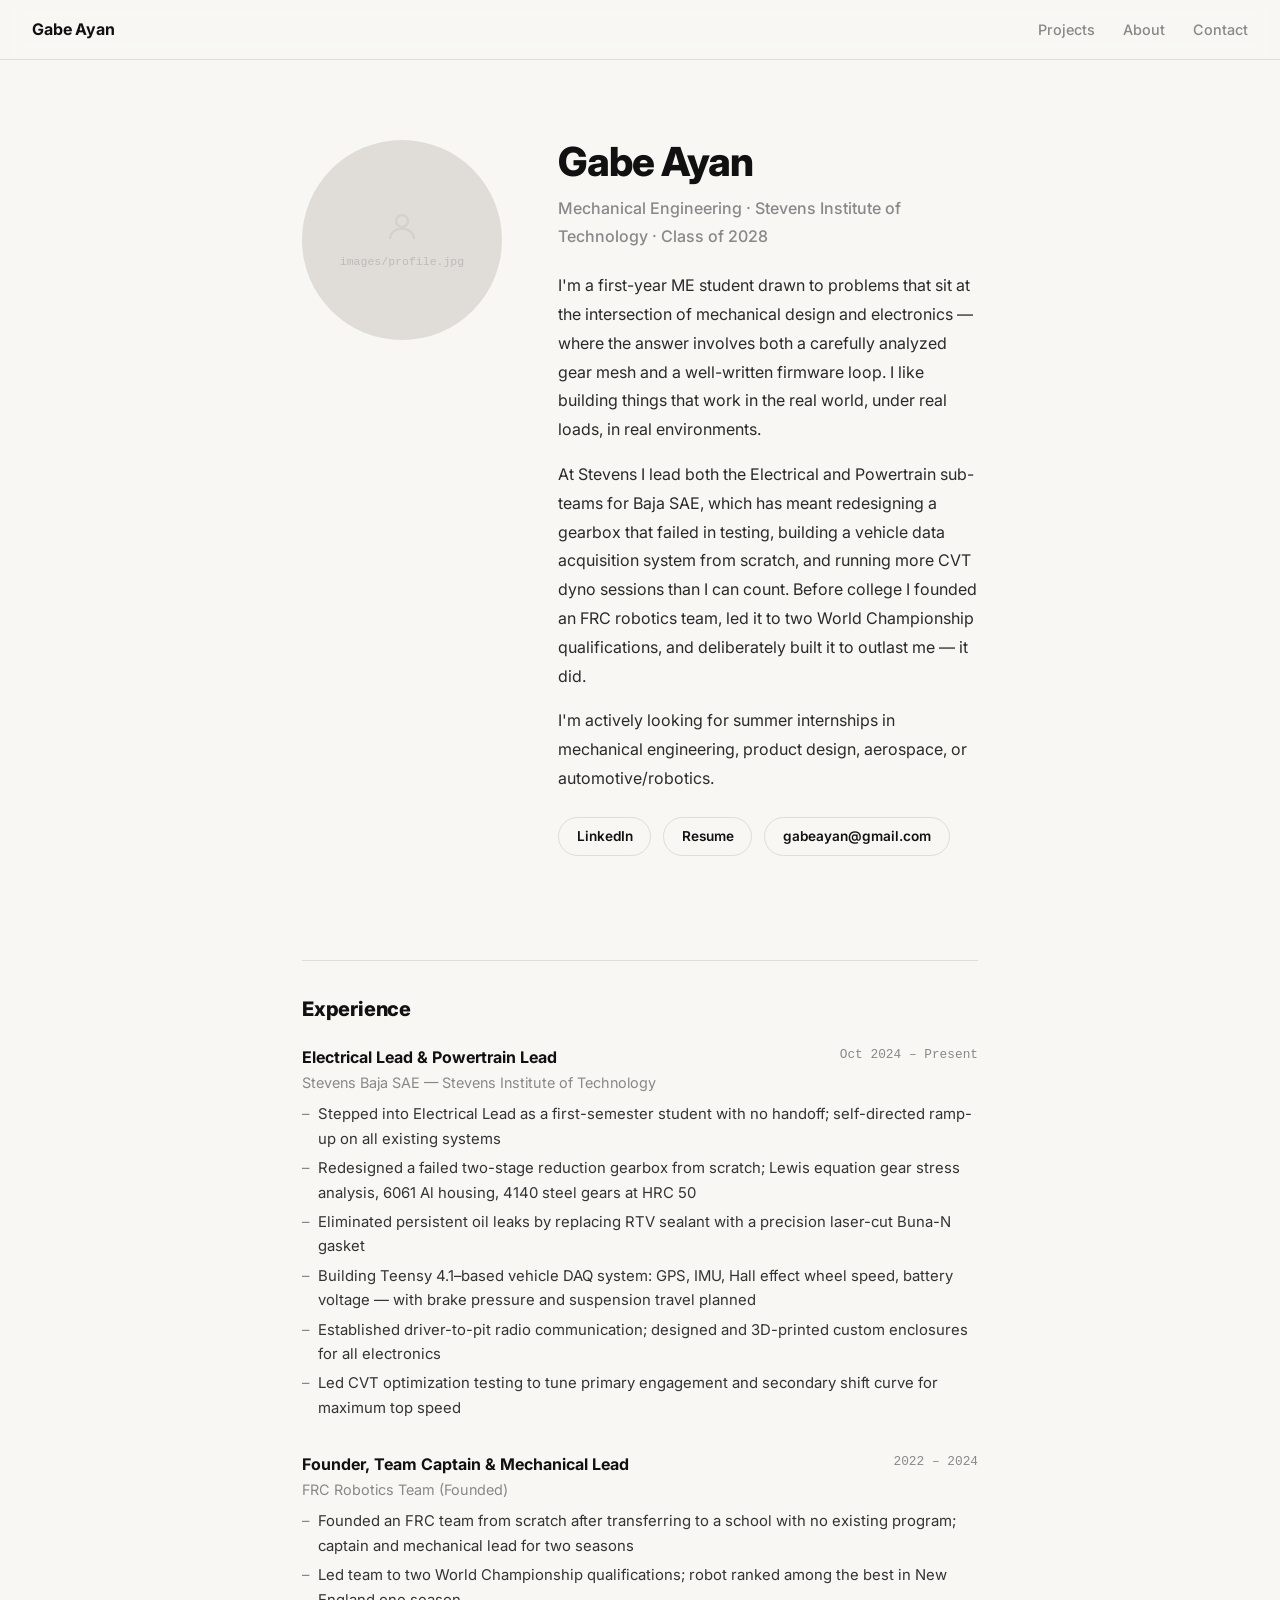
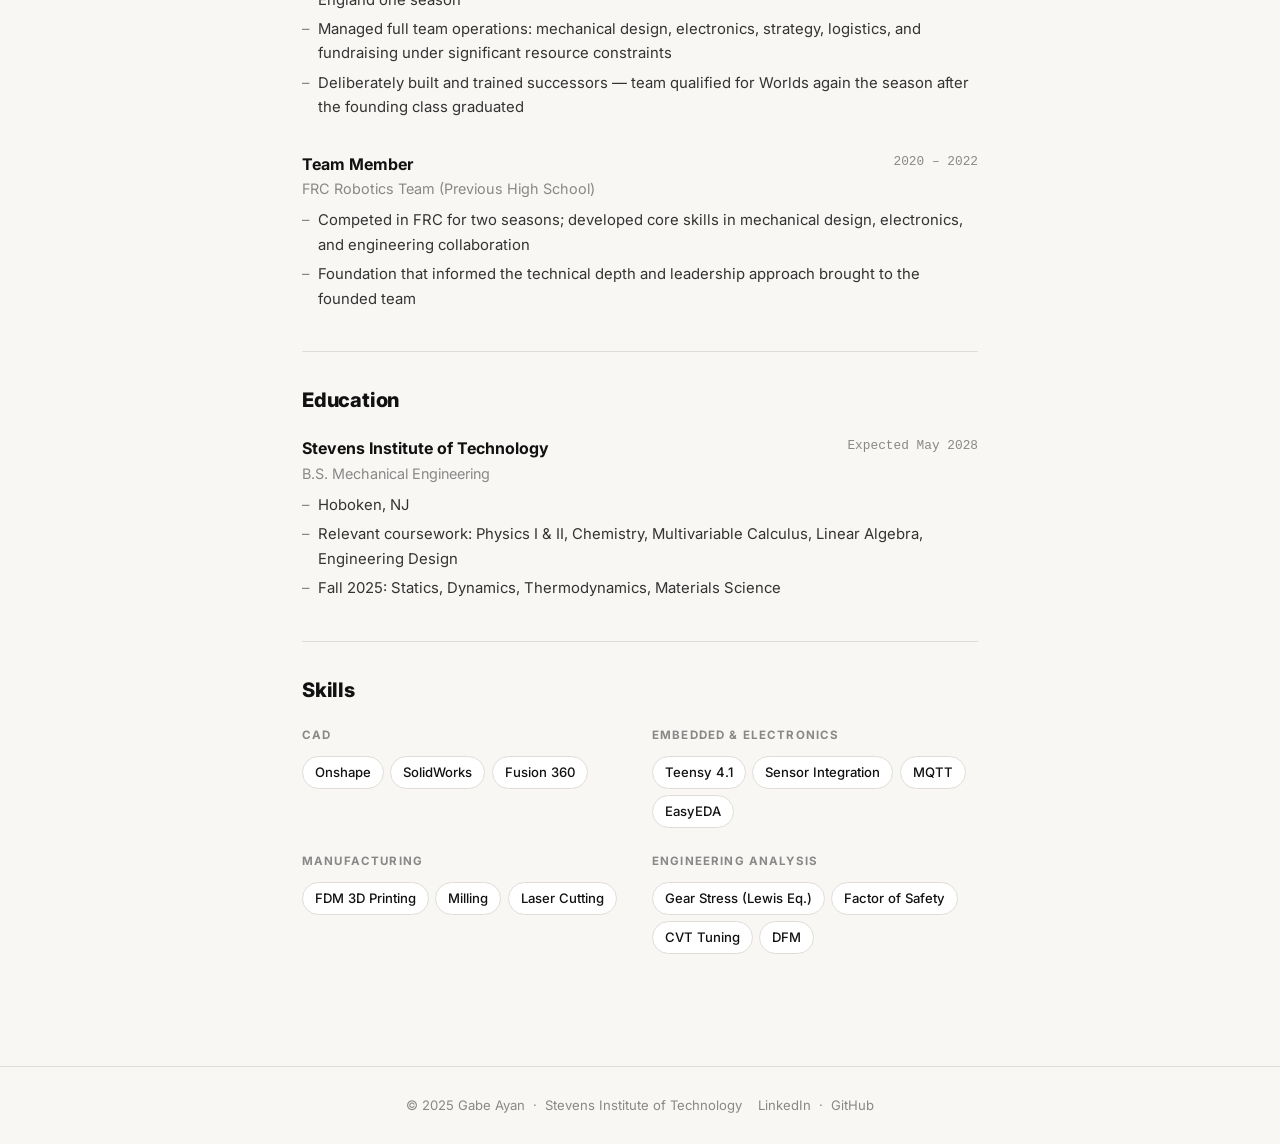
==== about.html @ 338a39e6 "Add files via upload" ====
<!DOCTYPE html>
<html lang="en">
<head>
  <meta charset="UTF-8">
  <meta name="viewport" content="width=device-width, initial-scale=1.0">
  <title>About — Gabe Ayan</title>
  <link rel="stylesheet" href="style.css">
</head>
<body>

<nav>
  <a class="nav-brand" href="index.html">Gabe Ayan</a>
  <ul class="nav-links">
    <li><a href="index.html">Projects</a></li>
    <li><a href="about.html">About</a></li>
    <li><a href="mailto:gabeayan@gmail.com">Contact</a></li>
  </ul>
</nav>

<div class="about-page">
  <div class="about-hero">
    <div class="about-photo">
      <!-- Add: images/profile.jpg -->
      <img src="images/profile.jpg" alt="Gabe Ayan" onerror="this.style.display='none'">
      <div class="about-photo-placeholder">
        <svg width="36" height="36" viewBox="0 0 24 24" fill="none" stroke="currentColor" stroke-width="1.5" opacity="0.35"><circle cx="12" cy="8" r="4"/><path d="M4 20c0-4 3.6-7 8-7s8 3 8 7"/></svg>
        images/profile.jpg
      </div>
    </div>
    <div class="about-intro">
      <h1>Gabe Ayan</h1>
      <p class="role">Mechanical Engineering · Stevens Institute of Technology · Class of 2028</p>
      <p>
        I'm a first-year ME student drawn to problems that sit at the intersection of mechanical
        design and electronics — where the answer involves both a carefully analyzed gear mesh
        and a well-written firmware loop. I like building things that work in the real world,
        under real loads, in real environments.
      </p>
      <p>
        At Stevens I lead both the Electrical and Powertrain sub-teams for Baja SAE, which has
        meant redesigning a gearbox that failed in testing, building a vehicle data acquisition
        system from scratch, and running more CVT dyno sessions than I can count. Before college
        I founded an FRC robotics team, led it to two World Championship qualifications, and
        deliberately built it to outlast me — it did.
      </p>
      <p>
        I'm actively looking for summer internships in mechanical engineering, product design,
        aerospace, or automotive/robotics.
      </p>
      <div class="hero-links" style="margin-top: 1.5rem;">
        <a href="https://www.linkedin.com/in/gabe-ayan/" target="_blank" rel="noopener" class="pill">LinkedIn</a>
        <a href="Gabe_Ayan_Resume.docx" class="pill">Resume</a>
        <a href="mailto:gabeayan@gmail.com" class="pill">gabeayan@gmail.com</a>
      </div>
    </div>
  </div>

  <div class="about-body">

    <h2>Experience</h2>

    <div class="exp-item">
      <div class="exp-header">
        <div>
          <div class="exp-role">Electrical Lead &amp; Powertrain Lead</div>
          <div class="exp-org">Stevens Baja SAE — Stevens Institute of Technology</div>
        </div>
        <div class="exp-date">Oct 2024 – Present</div>
      </div>
      <ul class="exp-points">
        <li>Stepped into Electrical Lead as a first-semester student with no handoff; self-directed ramp-up on all existing systems</li>
        <li>Redesigned a failed two-stage reduction gearbox from scratch; Lewis equation gear stress analysis, 6061 Al housing, 4140 steel gears at HRC 50</li>
        <li>Eliminated persistent oil leaks by replacing RTV sealant with a precision laser-cut Buna-N gasket</li>
        <li>Building Teensy 4.1–based vehicle DAQ system: GPS, IMU, Hall effect wheel speed, battery voltage — with brake pressure and suspension travel planned</li>
        <li>Established driver-to-pit radio communication; designed and 3D-printed custom enclosures for all electronics</li>
        <li>Led CVT optimization testing to tune primary engagement and secondary shift curve for maximum top speed</li>
      </ul>
    </div>

    <div class="exp-item">
      <div class="exp-header">
        <div>
          <div class="exp-role">Founder, Team Captain &amp; Mechanical Lead</div>
          <div class="exp-org">FRC Robotics Team (Founded)</div>
        </div>
        <div class="exp-date">2022 – 2024</div>
      </div>
      <ul class="exp-points">
        <li>Founded an FRC team from scratch after transferring to a school with no existing program; captain and mechanical lead for two seasons</li>
        <li>Led team to two World Championship qualifications; robot ranked among the best in New England one season</li>
        <li>Managed full team operations: mechanical design, electronics, strategy, logistics, and fundraising under significant resource constraints</li>
        <li>Deliberately built and trained successors — team qualified for Worlds again the season after the founding class graduated</li>
      </ul>
    </div>

    <div class="exp-item">
      <div class="exp-header">
        <div>
          <div class="exp-role">Team Member</div>
          <div class="exp-org">FRC Robotics Team (Previous High School)</div>
        </div>
        <div class="exp-date">2020 – 2022</div>
      </div>
      <ul class="exp-points">
        <li>Competed in FRC for two seasons; developed core skills in mechanical design, electronics, and engineering collaboration</li>
        <li>Foundation that informed the technical depth and leadership approach brought to the founded team</li>
      </ul>
    </div>

    <h2>Education</h2>

    <div class="exp-item">
      <div class="exp-header">
        <div>
          <div class="exp-role">Stevens Institute of Technology</div>
          <div class="exp-org">B.S. Mechanical Engineering</div>
        </div>
        <div class="exp-date">Expected May 2028</div>
      </div>
      <ul class="exp-points">
        <li>Hoboken, NJ</li>
        <li>Relevant coursework: Physics I &amp; II, Chemistry, Multivariable Calculus, Linear Algebra, Engineering Design</li>
        <li>Fall 2025: Statics, Dynamics, Thermodynamics, Materials Science</li>
      </ul>
    </div>

    <h2>Skills</h2>

    <div class="skill-groups">
      <div>
        <p class="skill-group-title">CAD</p>
        <div class="skill-list">
          <span class="skill-tag">Onshape</span>
          <span class="skill-tag">SolidWorks</span>
          <span class="skill-tag">Fusion 360</span>
        </div>
      </div>
      <div>
        <p class="skill-group-title">Embedded &amp; Electronics</p>
        <div class="skill-list">
          <span class="skill-tag">Teensy 4.1</span>
          <span class="skill-tag">Sensor Integration</span>
          <span class="skill-tag">MQTT</span>
          <span class="skill-tag">EasyEDA</span>
        </div>
      </div>
      <div>
        <p class="skill-group-title">Manufacturing</p>
        <div class="skill-list">
          <span class="skill-tag">FDM 3D Printing</span>
          <span class="skill-tag">Milling</span>
          <span class="skill-tag">Laser Cutting</span>
        </div>
      </div>
      <div>
        <p class="skill-group-title">Engineering Analysis</p>
        <div class="skill-list">
          <span class="skill-tag">Gear Stress (Lewis Eq.)</span>
          <span class="skill-tag">Factor of Safety</span>
          <span class="skill-tag">CVT Tuning</span>
          <span class="skill-tag">DFM</span>
        </div>
      </div>
    </div>

  </div>
</div>

<footer>
  <span>© 2025 Gabe Ayan &nbsp;·&nbsp; Stevens Institute of Technology</span>
  &nbsp;&nbsp;
  <a href="https://www.linkedin.com/in/gabe-ayan/" target="_blank" rel="noopener">LinkedIn</a>
  &nbsp;·&nbsp;
  <a href="https://github.com/gabeayan" target="_blank" rel="noopener">GitHub</a>
</footer>

<script>
  document.querySelectorAll('img').forEach(img => {
    img.addEventListener('error', () => img.style.display = 'none');
    img.addEventListener('load', () => {
      const ph = img.parentElement.querySelector('.about-photo-placeholder');
      if (ph) ph.style.display = 'none';
    });
    if (img.complete && img.naturalWidth > 0) {
      const ph = img.parentElement.querySelector('.about-photo-placeholder');
      if (ph) ph.style.display = 'none';
    }
  });
</script>
</body>
</html>
---- style.css ----
/* ============================================================
   GABE AYAN — Portfolio Stylesheet
   gabeayan.github.io
   ============================================================ */

@import url('https://fonts.googleapis.com/css2?family=Inter:wght@300;400;500;600;700;800;900&display=swap');

*, *::before, *::after { box-sizing: border-box; margin: 0; padding: 0; }
html { scroll-behavior: smooth; -webkit-font-smoothing: antialiased; }

:root {
  --bg:      #f8f7f4;
  --bg-card: #ffffff;
  --text:    #111111;
  --muted:   #888888;
  --border:  #e0ddd8;
  --nav-h:   60px;
  --max-w:   1100px;
  --prose-w: 740px;
  --radius:  10px;
  --trans:   0.22s ease;
}

body {
  font-family: 'Inter', system-ui, -apple-system, sans-serif;
  background: var(--bg);
  color: var(--text);
  line-height: 1.6;
  font-size: 16px;
}

a { color: inherit; }
img { display: block; max-width: 100%; }

/* ── NAV ── */
nav {
  position: fixed; top: 0; left: 0; right: 0; z-index: 200;
  height: var(--nav-h);
  display: flex; align-items: center; justify-content: space-between;
  padding: 0 2rem;
  background: rgba(248, 247, 244, 0.88);
  backdrop-filter: blur(10px);
  -webkit-backdrop-filter: blur(10px);
  border-bottom: 1px solid var(--border);
}

.nav-brand {
  font-weight: 700; font-size: 1rem; letter-spacing: -0.01em;
  text-decoration: none; color: var(--text);
}

.nav-links { display: flex; gap: 1.75rem; list-style: none; }

.nav-links a {
  font-size: 0.9rem; font-weight: 500;
  color: var(--muted); text-decoration: none;
  transition: color var(--trans);
}
.nav-links a:hover { color: var(--text); }

/* ── HOME HERO ── */
.home-hero {
  padding: calc(var(--nav-h) + 5rem) 2rem 3.5rem;
  max-width: var(--max-w); margin: 0 auto;
  display: grid; grid-template-columns: 1fr auto;
  gap: 3rem; align-items: start;
}

.hero-text {}

.hero-text h1 {
  font-size: clamp(2.2rem, 5.5vw, 4rem);
  font-weight: 800; line-height: 1.08; letter-spacing: -0.03em;
  margin-bottom: 1.25rem;
}

.hero-text .tagline {
  font-size: 1.05rem; color: var(--muted);
  line-height: 1.7; max-width: 500px; margin-bottom: 1.75rem;
}

.hero-links { display: flex; gap: 0.75rem; flex-wrap: wrap; }

.pill {
  display: inline-flex; align-items: center; gap: 0.35rem;
  padding: 0.5rem 1.1rem;
  border: 1.5px solid var(--border); border-radius: 999px;
  font-size: 0.85rem; font-weight: 600;
  text-decoration: none; color: var(--text);
  transition: all var(--trans);
}
.pill:hover { background: var(--text); color: var(--bg); border-color: var(--text); }
.pill.filled { background: var(--text); color: var(--bg); border-color: var(--text); }
.pill.filled:hover { background: #333; border-color: #333; }

.hero-photo {
  width: 180px; height: 180px; border-radius: 50%;
  overflow: hidden; background: var(--border); flex-shrink: 0;
  position: relative;
}
.hero-photo img { width: 100%; height: 100%; object-fit: cover; }
.hero-photo-placeholder {
  position: absolute; inset: 0; display: flex;
  align-items: center; justify-content: center;
  flex-direction: column; gap: 0.4rem;
  color: #bbb; font-size: 0.72rem; font-family: monospace; text-align: center;
}

/* ── PROJECTS SECTION ── */
.projects-section {
  padding: 1rem 2rem 6rem;
  max-width: var(--max-w); margin: 0 auto;
}

.section-prompt {
  font-size: 0.82rem; color: var(--muted);
  margin-bottom: 1.75rem; letter-spacing: 0.01em;
}

.projects-grid {
  display: grid;
  grid-template-columns: repeat(2, 1fr);
  gap: 1.5rem;
}

.project-card {
  background: var(--bg-card);
  border-radius: var(--radius);
  overflow: hidden;
  text-decoration: none; color: var(--text);
  display: block;
  border: 1px solid var(--border);
  transition: transform var(--trans), box-shadow var(--trans), border-color var(--trans);
}
.project-card:hover {
  transform: translateY(-5px);
  box-shadow: 0 16px 48px rgba(0,0,0,0.09);
  border-color: #ccc;
}

.card-img {
  width: 100%; aspect-ratio: 3/2;
  overflow: hidden; background: var(--border);
  position: relative;
}
.card-img img {
  width: 100%; height: 100%; object-fit: cover;
  transition: transform 0.4s ease;
}
.project-card:hover .card-img img { transform: scale(1.05); }

.card-img-placeholder {
  position: absolute; inset: 0;
  display: flex; flex-direction: column;
  align-items: center; justify-content: center;
  gap: 0.5rem; color: #bbb;
  font-size: 0.72rem; font-family: monospace; text-align: center;
  padding: 1rem; background: #ede;
  background: linear-gradient(135deg, #edece9 0%, #e3e2de 100%);
}

.card-body { padding: 1.25rem 1.5rem 1.5rem; }
.card-org { font-size: 0.72rem; font-weight: 600; letter-spacing: 0.08em; text-transform: uppercase; color: var(--muted); margin-bottom: 0.35rem; }
.card-title { font-size: 1.05rem; font-weight: 700; line-height: 1.3; margin-bottom: 0.3rem; }
.card-year { font-size: 0.82rem; color: var(--muted); }

/* ── PROJECT PAGE ── */
.project-page { padding-top: var(--nav-h); }

.project-header {
  padding: 4rem 2rem 2.5rem;
  max-width: var(--prose-w); margin: 0 auto;
}

.back-link {
  display: inline-flex; align-items: center; gap: 0.4rem;
  font-size: 0.85rem; color: var(--muted);
  text-decoration: none; margin-bottom: 2.5rem;
  transition: color var(--trans);
}
.back-link:hover { color: var(--text); }
.back-link svg { width: 14px; height: 14px; }

.project-meta-row {
  display: flex; gap: 2rem; margin-bottom: 1.25rem; flex-wrap: wrap;
}
.meta-chip {
  font-size: 0.75rem; font-weight: 600; letter-spacing: 0.06em;
  text-transform: uppercase; color: var(--muted);
}
.meta-chip span { color: var(--text); font-weight: 700; }

.project-header h1 {
  font-size: clamp(2rem, 4.5vw, 3rem);
  font-weight: 800; line-height: 1.08;
  letter-spacing: -0.025em; margin-bottom: 1.5rem;
}

.project-header .lede {
  font-size: 1.1rem; color: var(--muted); line-height: 1.7; margin-bottom: 1.75rem;
}

.project-header-links { display: flex; gap: 0.75rem; flex-wrap: wrap; }

/* Hero image */
.project-hero-img {
  max-width: var(--prose-w); margin: 0 auto 0;
  padding: 0 2rem;
}
.project-hero-img img,
.project-hero-img .img-ph {
  width: 100%; border-radius: var(--radius);
  border: 1px solid var(--border);
}
.project-hero-img img { aspect-ratio: 16/9; object-fit: cover; }

/* Content */
.project-content {
  max-width: var(--prose-w); margin: 0 auto;
  padding: 3.5rem 2rem 7rem;
}

.project-content h2 {
  font-size: 1.45rem; font-weight: 800; letter-spacing: -0.015em;
  margin: 3.5rem 0 0.9rem; padding-top: 2.5rem;
  border-top: 1px solid var(--border);
}
.project-content h2:first-child { margin-top: 0; padding-top: 0; border-top: none; }

.project-content h3 {
  font-size: 1.1rem; font-weight: 700; margin: 2rem 0 0.6rem;
}

.project-content p {
  font-size: 1rem; line-height: 1.8; color: #2a2a2a; margin-bottom: 1rem;
}
.project-content p:last-child { margin-bottom: 0; }

.project-content ul, .project-content ol {
  padding-left: 1.5rem; margin-bottom: 1rem;
}
.project-content li {
  font-size: 1rem; line-height: 1.75; color: #2a2a2a; margin-bottom: 0.3rem;
}

.project-content strong { font-weight: 700; color: var(--text); }

/* Images within content */
.project-content .fig {
  margin: 2.5rem 0;
}
.project-content .fig img {
  width: 100%; border-radius: var(--radius);
  border: 1px solid var(--border);
}
.project-content .fig figcaption {
  font-size: 0.82rem; color: var(--muted);
  text-align: center; margin-top: 0.6rem; line-height: 1.5;
}

/* Image placeholder in project content */
.img-ph {
  width: 100%; aspect-ratio: 16/9;
  background: linear-gradient(135deg, #edece9 0%, #e3e2de 100%);
  border-radius: var(--radius); border: 1px dashed #ccc;
  display: flex; flex-direction: column;
  align-items: center; justify-content: center;
  gap: 0.4rem; color: #aaa;
  font-size: 0.78rem; font-family: monospace; text-align: center;
}

.img-ph.tall { aspect-ratio: 4/3; }
.img-ph.square { aspect-ratio: 1/1; }

/* Two-up image grid */
.fig-grid {
  display: grid; grid-template-columns: 1fr 1fr;
  gap: 1rem; margin: 2.5rem 0;
}
.fig-grid figure { margin: 0; }
.fig-grid img, .fig-grid .img-ph {
  width: 100%; border-radius: 8px; border: 1px solid var(--border);
}
.fig-grid .img-ph { aspect-ratio: 4/3; }
.fig-grid figcaption { font-size: 0.78rem; color: var(--muted); margin-top: 0.4rem; text-align: center; }

/* Callout box */
.callout {
  background: var(--bg-card); border-left: 3px solid var(--text);
  border-radius: 0 8px 8px 0; padding: 1rem 1.25rem;
  margin: 2rem 0; font-size: 0.95rem; line-height: 1.65;
  border-top: 1px solid var(--border); border-right: 1px solid var(--border); border-bottom: 1px solid var(--border);
}

/* Spec table */
.spec-table {
  width: 100%; border-collapse: collapse;
  font-size: 0.9rem; margin: 1.5rem 0;
}
.spec-table td {
  padding: 0.6rem 0.75rem; border-bottom: 1px solid var(--border);
  vertical-align: top;
}
.spec-table td:first-child {
  font-weight: 600; width: 35%; color: var(--muted);
  white-space: nowrap;
}
.spec-table tr:last-child td { border-bottom: none; }
.spec-table tbody tr:hover td { background: rgba(0,0,0,0.02); }

/* Section divider */
.divider {
  border: none; border-top: 1px solid var(--border);
  margin: 3rem 0;
}

/* ── ABOUT PAGE ── */
.about-page { padding-top: var(--nav-h); }

.about-hero {
  padding: 5rem 2rem 4rem;
  max-width: var(--prose-w); margin: 0 auto;
  display: grid; grid-template-columns: 200px 1fr;
  gap: 3.5rem; align-items: start;
}

.about-photo {
  width: 200px; height: 200px; border-radius: 50%;
  overflow: hidden; background: var(--border); position: relative;
  flex-shrink: 0;
}
.about-photo img { width: 100%; height: 100%; object-fit: cover; }
.about-photo-placeholder {
  position: absolute; inset: 0; display: flex;
  align-items: center; justify-content: center; flex-direction: column;
  gap: 0.5rem; color: #bbb; font-size: 0.72rem; font-family: monospace; text-align: center;
}

.about-intro h1 {
  font-size: 2.5rem; font-weight: 800; letter-spacing: -0.025em;
  line-height: 1.1; margin-bottom: 0.6rem;
}
.about-intro .role {
  font-size: 1rem; color: var(--muted); margin-bottom: 1.25rem; font-weight: 500;
}
.about-intro p { font-size: 1rem; line-height: 1.8; color: #2a2a2a; margin-bottom: 1rem; }

.about-body {
  max-width: var(--prose-w); margin: 0 auto;
  padding: 0 2rem 7rem;
}

.about-body h2 {
  font-size: 1.25rem; font-weight: 800; letter-spacing: -0.01em;
  margin: 2.5rem 0 1.25rem;
  padding-top: 2rem; border-top: 1px solid var(--border);
}

.exp-item { margin-bottom: 2rem; }
.exp-header { display: flex; justify-content: space-between; align-items: flex-start; flex-wrap: wrap; gap: 0.5rem; margin-bottom: 0.4rem; }
.exp-role { font-weight: 700; font-size: 1rem; }
.exp-org { font-size: 0.9rem; color: var(--muted); }
.exp-date { font-size: 0.8rem; color: var(--muted); white-space: nowrap; font-family: monospace; }
.exp-points { list-style: none; padding: 0; margin-top: 0.5rem; }
.exp-points li {
  font-size: 0.93rem; line-height: 1.65; color: #333;
  padding-left: 1rem; position: relative; margin-bottom: 0.3rem;
}
.exp-points li::before {
  content: '–'; position: absolute; left: 0; color: var(--muted);
}

.skill-groups { display: grid; grid-template-columns: 1fr 1fr; gap: 1.5rem; }
.skill-group-title { font-size: 0.72rem; font-weight: 700; letter-spacing: 0.1em; text-transform: uppercase; color: var(--muted); margin-bottom: 0.75rem; }
.skill-list { display: flex; flex-wrap: wrap; gap: 0.4rem; }
.skill-tag {
  padding: 0.3rem 0.75rem; background: var(--bg-card);
  border: 1px solid var(--border); border-radius: 999px;
  font-size: 0.82rem; font-weight: 500;
}

/* ── FOOTER ── */
footer {
  border-top: 1px solid var(--border);
  padding: 1.75rem 2rem;
  text-align: center; font-size: 0.82rem; color: var(--muted);
}
footer a { color: var(--muted); text-decoration: none; }
footer a:hover { color: var(--text); }

/* ── RESPONSIVE ── */
@media (max-width: 860px) {
  .projects-grid { grid-template-columns: 1fr; }
  .home-hero { grid-template-columns: 1fr; }
  .hero-photo { display: none; }
  .fig-grid { grid-template-columns: 1fr; }
  .skill-groups { grid-template-columns: 1fr; }
}

@media (max-width: 640px) {
  nav { padding: 0 1rem; }
  .nav-links { gap: 1rem; }
  .home-hero { padding: calc(var(--nav-h) + 3rem) 1rem 2rem; }
  .projects-section { padding: 0 1rem 4rem; }
  .about-hero { grid-template-columns: 1fr; padding: 3rem 1rem 2rem; }
  .about-photo { width: 120px; height: 120px; }
  .about-body { padding: 0 1rem 4rem; }
  .project-header { padding: 3rem 1rem 2rem; }
  .project-hero-img { padding: 0 1rem; }
  .project-content { padding: 2.5rem 1rem 5rem; }
}
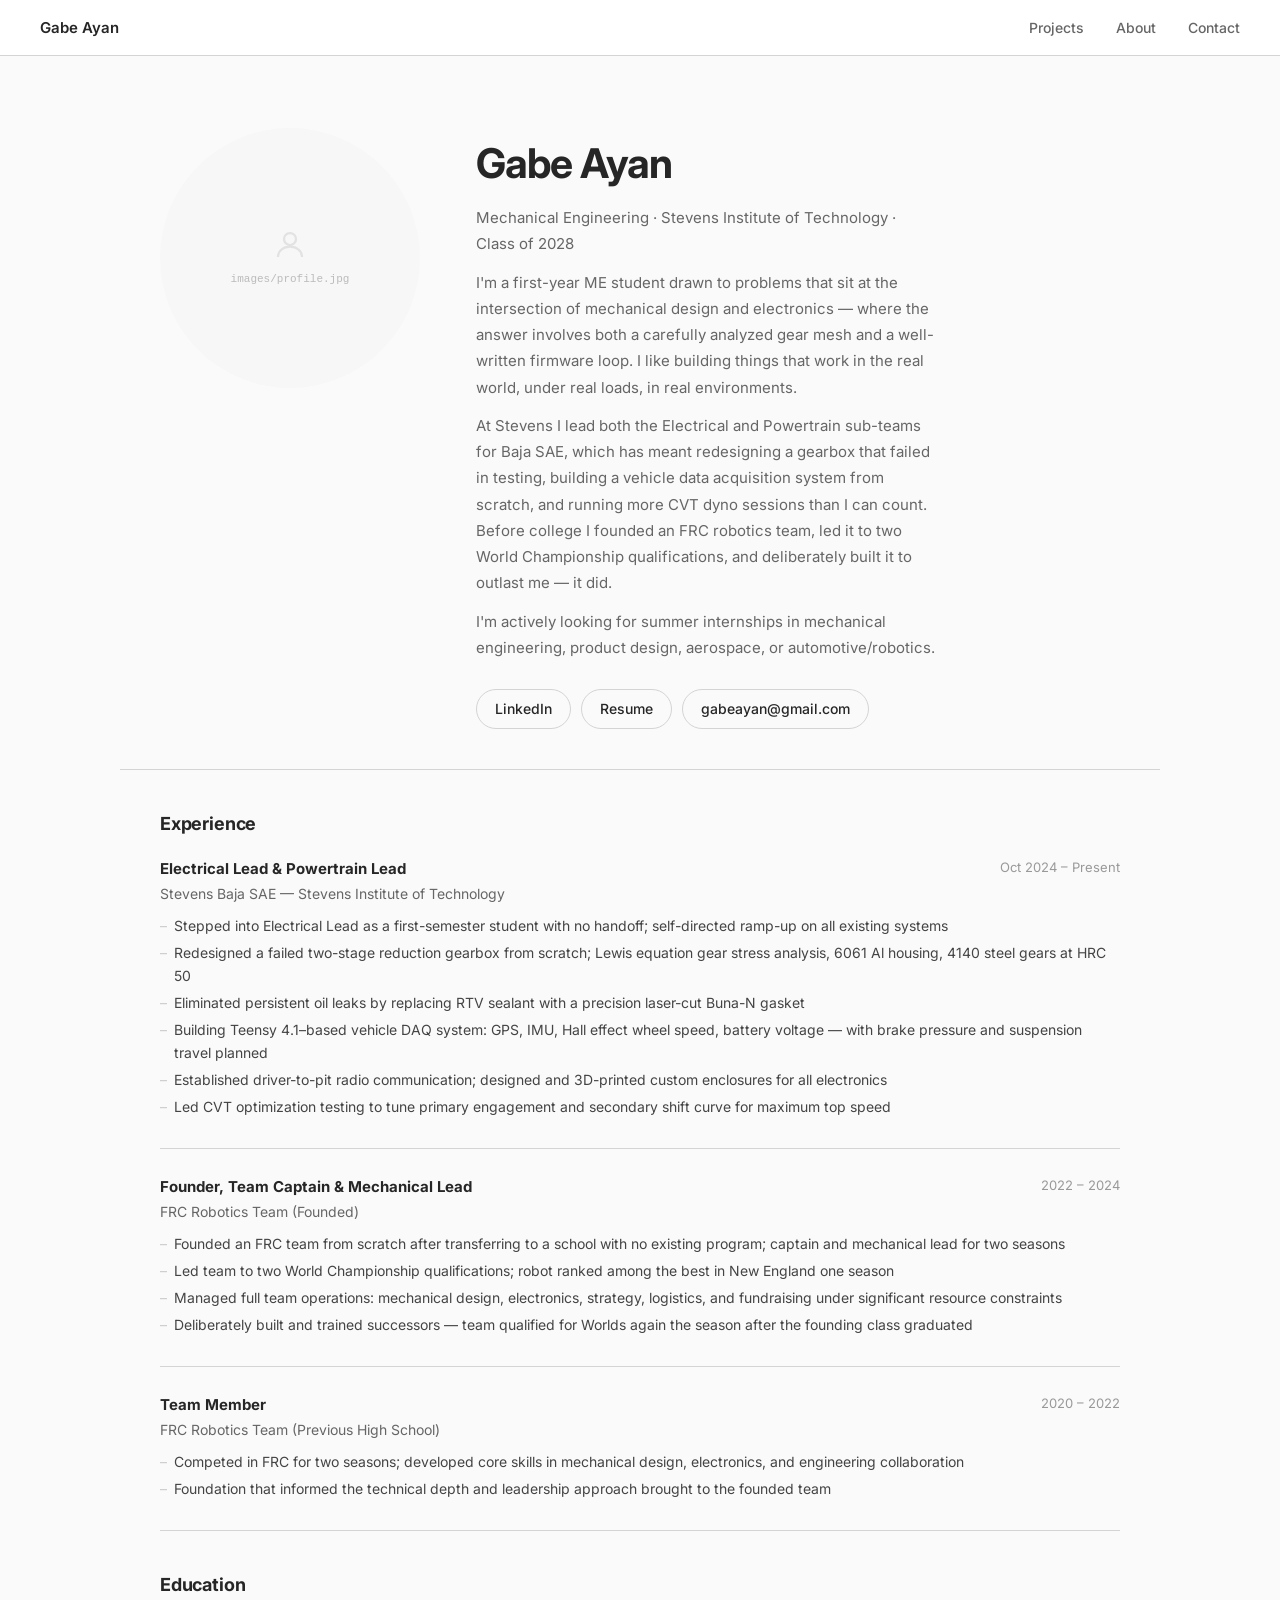
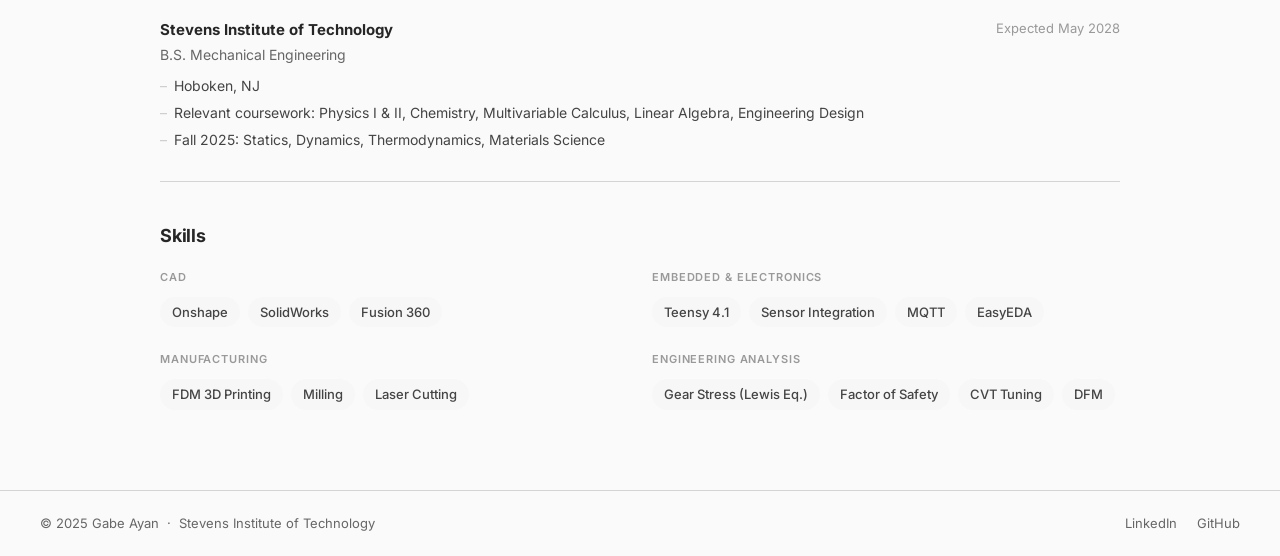
==== commit ae577aa4: "Add files via upload" ====
--- a/about.html
+++ b/about.html
@@ -18,18 +18,19 @@
 </nav>
 
 <div class="about-page">
-  <div class="about-hero">
-    <div class="about-photo">
+
+  <div class="hero">
+    <div class="hero-photo">
       <!-- Add: images/profile.jpg -->
       <img src="images/profile.jpg" alt="Gabe Ayan" onerror="this.style.display='none'">
-      <div class="about-photo-placeholder">
+      <div class="photo-ph">
         <svg width="36" height="36" viewBox="0 0 24 24" fill="none" stroke="currentColor" stroke-width="1.5" opacity="0.35"><circle cx="12" cy="8" r="4"/><path d="M4 20c0-4 3.6-7 8-7s8 3 8 7"/></svg>
         images/profile.jpg
       </div>
     </div>
-    <div class="about-intro">
+    <div class="hero-text">
       <h1>Gabe Ayan</h1>
-      <p class="role">Mechanical Engineering · Stevens Institute of Technology · Class of 2028</p>
+      <p>Mechanical Engineering · Stevens Institute of Technology · Class of 2028</p>
       <p>
         I'm a first-year ME student drawn to problems that sit at the intersection of mechanical
         design and electronics — where the answer involves both a carefully analyzed gear mesh
@@ -47,10 +48,10 @@
         I'm actively looking for summer internships in mechanical engineering, product design,
         aerospace, or automotive/robotics.
       </p>
-      <div class="hero-links" style="margin-top: 1.5rem;">
-        <a href="https://www.linkedin.com/in/gabe-ayan/" target="_blank" rel="noopener" class="pill">LinkedIn</a>
-        <a href="Gabe_Ayan_Resume.docx" class="pill">Resume</a>
-        <a href="mailto:gabeayan@gmail.com" class="pill">gabeayan@gmail.com</a>
+      <div class="hero-btns">
+        <a href="https://www.linkedin.com/in/gabe-ayan/" target="_blank" rel="noopener" class="btn">LinkedIn</a>
+        <a href="Gabe_Ayan_Resume.docx" class="btn">Resume</a>
+        <a href="mailto:gabeayan@gmail.com" class="btn">gabeayan@gmail.com</a>
       </div>
     </div>
   </div>
@@ -67,7 +68,7 @@
         </div>
         <div class="exp-date">Oct 2024 – Present</div>
       </div>
-      <ul class="exp-points">
+      <ul class="exp-pts">
         <li>Stepped into Electrical Lead as a first-semester student with no handoff; self-directed ramp-up on all existing systems</li>
         <li>Redesigned a failed two-stage reduction gearbox from scratch; Lewis equation gear stress analysis, 6061 Al housing, 4140 steel gears at HRC 50</li>
         <li>Eliminated persistent oil leaks by replacing RTV sealant with a precision laser-cut Buna-N gasket</li>
@@ -85,7 +86,7 @@
         </div>
         <div class="exp-date">2022 – 2024</div>
       </div>
-      <ul class="exp-points">
+      <ul class="exp-pts">
         <li>Founded an FRC team from scratch after transferring to a school with no existing program; captain and mechanical lead for two seasons</li>
         <li>Led team to two World Championship qualifications; robot ranked among the best in New England one season</li>
         <li>Managed full team operations: mechanical design, electronics, strategy, logistics, and fundraising under significant resource constraints</li>
@@ -101,7 +102,7 @@
         </div>
         <div class="exp-date">2020 – 2022</div>
       </div>
-      <ul class="exp-points">
+      <ul class="exp-pts">
         <li>Competed in FRC for two seasons; developed core skills in mechanical design, electronics, and engineering collaboration</li>
         <li>Foundation that informed the technical depth and leadership approach brought to the founded team</li>
       </ul>
@@ -117,7 +118,7 @@
         </div>
         <div class="exp-date">Expected May 2028</div>
       </div>
-      <ul class="exp-points">
+      <ul class="exp-pts">
         <li>Hoboken, NJ</li>
         <li>Relevant coursework: Physics I &amp; II, Chemistry, Multivariable Calculus, Linear Algebra, Engineering Design</li>
         <li>Fall 2025: Statics, Dynamics, Thermodynamics, Materials Science</li>
@@ -126,39 +127,39 @@
 
     <h2>Skills</h2>
 
-    <div class="skill-groups">
+    <div class="skill-grid">
       <div>
-        <p class="skill-group-title">CAD</p>
-        <div class="skill-list">
-          <span class="skill-tag">Onshape</span>
-          <span class="skill-tag">SolidWorks</span>
-          <span class="skill-tag">Fusion 360</span>
+        <p class="skill-label">CAD</p>
+        <div class="skill-chips">
+          <span class="chip">Onshape</span>
+          <span class="chip">SolidWorks</span>
+          <span class="chip">Fusion 360</span>
         </div>
       </div>
       <div>
-        <p class="skill-group-title">Embedded &amp; Electronics</p>
-        <div class="skill-list">
-          <span class="skill-tag">Teensy 4.1</span>
-          <span class="skill-tag">Sensor Integration</span>
-          <span class="skill-tag">MQTT</span>
-          <span class="skill-tag">EasyEDA</span>
+        <p class="skill-label">Embedded &amp; Electronics</p>
+        <div class="skill-chips">
+          <span class="chip">Teensy 4.1</span>
+          <span class="chip">Sensor Integration</span>
+          <span class="chip">MQTT</span>
+          <span class="chip">EasyEDA</span>
         </div>
       </div>
       <div>
-        <p class="skill-group-title">Manufacturing</p>
-        <div class="skill-list">
-          <span class="skill-tag">FDM 3D Printing</span>
-          <span class="skill-tag">Milling</span>
-          <span class="skill-tag">Laser Cutting</span>
+        <p class="skill-label">Manufacturing</p>
+        <div class="skill-chips">
+          <span class="chip">FDM 3D Printing</span>
+          <span class="chip">Milling</span>
+          <span class="chip">Laser Cutting</span>
         </div>
       </div>
       <div>
-        <p class="skill-group-title">Engineering Analysis</p>
-        <div class="skill-list">
-          <span class="skill-tag">Gear Stress (Lewis Eq.)</span>
-          <span class="skill-tag">Factor of Safety</span>
-          <span class="skill-tag">CVT Tuning</span>
-          <span class="skill-tag">DFM</span>
+        <p class="skill-label">Engineering Analysis</p>
+        <div class="skill-chips">
+          <span class="chip">Gear Stress (Lewis Eq.)</span>
+          <span class="chip">Factor of Safety</span>
+          <span class="chip">CVT Tuning</span>
+          <span class="chip">DFM</span>
         </div>
       </div>
     </div>
@@ -168,22 +169,22 @@
 
 <footer>
   <span>© 2025 Gabe Ayan &nbsp;·&nbsp; Stevens Institute of Technology</span>
-  &nbsp;&nbsp;
-  <a href="https://www.linkedin.com/in/gabe-ayan/" target="_blank" rel="noopener">LinkedIn</a>
-  &nbsp;·&nbsp;
-  <a href="https://github.com/gabeayan" target="_blank" rel="noopener">GitHub</a>
+  <div class="footer-links">
+    <a href="https://www.linkedin.com/in/gabe-ayan/" target="_blank" rel="noopener">LinkedIn</a>
+    <a href="https://github.com/gabeayan" target="_blank" rel="noopener">GitHub</a>
+  </div>
 </footer>
 
 <script>
   document.querySelectorAll('img').forEach(img => {
     img.addEventListener('error', () => img.style.display = 'none');
     img.addEventListener('load', () => {
-      const ph = img.parentElement.querySelector('.about-photo-placeholder');
-      if (ph) ph.style.display = 'none';
+      const ph = img.nextElementSibling;
+      if (ph && ph.classList.contains('photo-ph')) ph.style.display = 'none';
     });
     if (img.complete && img.naturalWidth > 0) {
-      const ph = img.parentElement.querySelector('.about-photo-placeholder');
-      if (ph) ph.style.display = 'none';
+      const ph = img.nextElementSibling;
+      if (ph && ph.classList.contains('photo-ph')) ph.style.display = 'none';
     }
   });
 </script>
--- a/style.css
+++ b/style.css
@@ -1,35 +1,39 @@
 /* ============================================================
-   GABE AYAN — Portfolio Stylesheet
-   gabeayan.github.io
+   GABE AYAN — gabeayan.github.io
+   Font: Inter (matching reference site style)
    ============================================================ */
 
-@import url('https://fonts.googleapis.com/css2?family=Inter:wght@300;400;500;600;700;800;900&display=swap');
+@import url('https://fonts.googleapis.com/css2?family=Inter:wght@400;500;600;700&display=swap');
 
 *, *::before, *::after { box-sizing: border-box; margin: 0; padding: 0; }
-html { scroll-behavior: smooth; -webkit-font-smoothing: antialiased; }
+
+html {
+  scroll-behavior: smooth;
+  -webkit-font-smoothing: antialiased;
+  -moz-osx-font-smoothing: grayscale;
+}
 
 :root {
-  --bg:      #f8f7f4;
-  --bg-card: #ffffff;
-  --text:    #111111;
-  --muted:   #888888;
-  --border:  #e0ddd8;
-  --nav-h:   60px;
-  --max-w:   1100px;
-  --prose-w: 740px;
-  --radius:  10px;
-  --trans:   0.22s ease;
+  --white:  #fafafa;
+  --black:  #262626;
+  --gray:   #666666;
+  --light:  #f7f7f7;
+  --border: #d4d4d4;
+  --nav-h:  56px;
+  --max-w:  1040px;
+  --prose:  720px;
+  --pad:    40px;
 }
 
 body {
-  font-family: 'Inter', system-ui, -apple-system, sans-serif;
-  background: var(--bg);
-  color: var(--text);
+  font-family: 'Inter', -apple-system, BlinkMacSystemFont, 'Segoe UI', sans-serif;
+  background: var(--white);
+  color: var(--black);
+  font-size: 16px;
   line-height: 1.6;
-  font-size: 16px;
-}
-
-a { color: inherit; }
+}
+
+a  { color: inherit; text-decoration: none; }
 img { display: block; max-width: 100%; }
 
 /* ── NAV ── */
@@ -37,375 +41,305 @@
   position: fixed; top: 0; left: 0; right: 0; z-index: 200;
   height: var(--nav-h);
   display: flex; align-items: center; justify-content: space-between;
-  padding: 0 2rem;
-  background: rgba(248, 247, 244, 0.88);
+  padding: 0 var(--pad);
+  background: rgba(255,255,255,0.92);
   backdrop-filter: blur(10px);
   -webkit-backdrop-filter: blur(10px);
   border-bottom: 1px solid var(--border);
 }
 
 .nav-brand {
-  font-weight: 700; font-size: 1rem; letter-spacing: -0.01em;
-  text-decoration: none; color: var(--text);
-}
-
-.nav-links { display: flex; gap: 1.75rem; list-style: none; }
-
-.nav-links a {
-  font-size: 0.9rem; font-weight: 500;
-  color: var(--muted); text-decoration: none;
-  transition: color var(--trans);
-}
-.nav-links a:hover { color: var(--text); }
-
-/* ── HOME HERO ── */
-.home-hero {
-  padding: calc(var(--nav-h) + 5rem) 2rem 3.5rem;
+  font-size: 15px; font-weight: 600; color: var(--black);
+}
+
+.nav-links { display: flex; gap: 32px; list-style: none; }
+.nav-links a { font-size: 14px; font-weight: 500; color: var(--gray); transition: color .15s; }
+.nav-links a:hover { color: var(--black); }
+
+/* ── HERO (home + about) ── */
+/* Photo LEFT, text RIGHT — matches reference exactly */
+.hero {
   max-width: var(--max-w); margin: 0 auto;
-  display: grid; grid-template-columns: 1fr auto;
-  gap: 3rem; align-items: start;
-}
-
-.hero-text {}
+  padding: 72px var(--pad) 40px;
+  display: grid;
+  grid-template-columns: 260px 1fr;
+  gap: 56px;
+  align-items: start;
+}
+
+.hero-photo {
+  width: 260px; height: 260px; border-radius: 50%;
+  overflow: hidden; background: var(--light);
+  position: relative; flex-shrink: 0;
+}
+.hero-photo img { width: 100%; height: 100%; object-fit: cover; }
+.photo-ph {
+  position: absolute; inset: 0; display: flex; flex-direction: column;
+  align-items: center; justify-content: center; gap: 8px;
+  color: #bbb; font-size: 11px; font-family: monospace; text-align: center; padding: 16px;
+}
+
+.hero-text { padding-top: 12px; }
 
 .hero-text h1 {
-  font-size: clamp(2.2rem, 5.5vw, 4rem);
-  font-weight: 800; line-height: 1.08; letter-spacing: -0.03em;
-  margin-bottom: 1.25rem;
-}
-
-.hero-text .tagline {
-  font-size: 1.05rem; color: var(--muted);
-  line-height: 1.7; max-width: 500px; margin-bottom: 1.75rem;
-}
-
-.hero-links { display: flex; gap: 0.75rem; flex-wrap: wrap; }
-
-.pill {
-  display: inline-flex; align-items: center; gap: 0.35rem;
-  padding: 0.5rem 1.1rem;
-  border: 1.5px solid var(--border); border-radius: 999px;
-  font-size: 0.85rem; font-weight: 600;
-  text-decoration: none; color: var(--text);
-  transition: all var(--trans);
-}
-.pill:hover { background: var(--text); color: var(--bg); border-color: var(--text); }
-.pill.filled { background: var(--text); color: var(--bg); border-color: var(--text); }
-.pill.filled:hover { background: #333; border-color: #333; }
-
-.hero-photo {
-  width: 180px; height: 180px; border-radius: 50%;
-  overflow: hidden; background: var(--border); flex-shrink: 0;
-  position: relative;
-}
-.hero-photo img { width: 100%; height: 100%; object-fit: cover; }
-.hero-photo-placeholder {
-  position: absolute; inset: 0; display: flex;
-  align-items: center; justify-content: center;
-  flex-direction: column; gap: 0.4rem;
-  color: #bbb; font-size: 0.72rem; font-family: monospace; text-align: center;
-}
-
-/* ── PROJECTS SECTION ── */
-.projects-section {
-  padding: 1rem 2rem 6rem;
+  font-size: clamp(1.7rem, 3.2vw, 2.6rem);
+  font-weight: 700; letter-spacing: -0.022em; line-height: 1.15;
+  color: var(--black); margin-bottom: 18px;
+}
+
+.hero-text p {
+  font-size: 15px; line-height: 1.75; color: var(--gray);
+  margin-bottom: 12px; max-width: 460px;
+}
+.hero-text p:last-of-type { margin-bottom: 28px; }
+
+.hero-btns { display: flex; gap: 10px; flex-wrap: wrap; }
+
+.btn {
+  display: inline-flex; align-items: center; gap: 6px;
+  padding: 8px 18px; border: 1.5px solid var(--border); border-radius: 100px;
+  font-size: 14px; font-weight: 500; color: var(--black);
+  background: var(--white); transition: background .15s, border-color .15s, color .15s;
+}
+.btn:hover { background: var(--black); color: var(--white); border-color: var(--black); }
+
+/* ── PROJECT GRID ── */
+.projects {
   max-width: var(--max-w); margin: 0 auto;
-}
-
-.section-prompt {
-  font-size: 0.82rem; color: var(--muted);
-  margin-bottom: 1.75rem; letter-spacing: 0.01em;
-}
-
-.projects-grid {
+  padding: 8px var(--pad) 80px;
+}
+
+.grid-prompt {
+  font-size: 14px; color: var(--gray); margin-bottom: 24px;
+}
+
+.grid {
   display: grid;
   grid-template-columns: repeat(2, 1fr);
-  gap: 1.5rem;
-}
-
-.project-card {
-  background: var(--bg-card);
-  border-radius: var(--radius);
-  overflow: hidden;
-  text-decoration: none; color: var(--text);
-  display: block;
-  border: 1px solid var(--border);
-  transition: transform var(--trans), box-shadow var(--trans), border-color var(--trans);
-}
-.project-card:hover {
-  transform: translateY(-5px);
-  box-shadow: 0 16px 48px rgba(0,0,0,0.09);
-  border-color: #ccc;
-}
+  gap: 48px 32px;
+}
+
+/* ── CARD ── */
+/* No border, no shadow — just photo + text on white */
+.card { display: block; color: var(--black); }
 
 .card-img {
   width: 100%; aspect-ratio: 3/2;
-  overflow: hidden; background: var(--border);
-  position: relative;
+  background: var(--light); border-radius: 10px;
+  overflow: hidden; margin-bottom: 14px; position: relative;
 }
 .card-img img {
   width: 100%; height: 100%; object-fit: cover;
-  transition: transform 0.4s ease;
-}
-.project-card:hover .card-img img { transform: scale(1.05); }
-
-.card-img-placeholder {
-  position: absolute; inset: 0;
+  transition: transform .35s ease;
+}
+.card:hover .card-img img { transform: scale(1.04); }
+
+.card-img-ph {
+  position: absolute; inset: 0; display: flex; flex-direction: column;
+  align-items: center; justify-content: center; gap: 6px;
+  color: #bbb; font-size: 11px; font-family: monospace; text-align: center; padding: 12px;
+}
+
+.card-org {
+  font-size: 12px; font-weight: 500; letter-spacing: .06em;
+  text-transform: uppercase; color: #999; margin-bottom: 4px;
+}
+.card-title { font-size: 15px; font-weight: 600; color: var(--black); line-height: 1.35; margin-bottom: 3px; }
+.card-year  { font-size: 13px; color: var(--gray); }
+
+/* ── PROJECT PAGE ── */
+.project-page { padding-top: var(--nav-h); }
+
+.proj-header {
+  max-width: var(--prose); margin: 0 auto;
+  padding: 52px var(--pad) 28px;
+}
+
+.back-link {
+  display: inline-flex; align-items: center; gap: 5px;
+  font-size: 13px; color: var(--gray); margin-bottom: 36px;
+  transition: color .15s;
+}
+.back-link:hover { color: var(--black); }
+.back-link svg { width: 14px; height: 14px; }
+
+.proj-meta {
+  display: flex; gap: 28px; margin-bottom: 16px; flex-wrap: wrap;
+}
+.meta-item { display: flex; flex-direction: column; gap: 2px; }
+.meta-label {
+  font-size: 11px; font-weight: 600; letter-spacing: .08em;
+  text-transform: uppercase; color: #999;
+}
+.meta-val { font-size: 14px; font-weight: 600; color: var(--black); }
+
+.proj-header h1 {
+  font-size: clamp(1.7rem, 3.2vw, 2.6rem);
+  font-weight: 700; letter-spacing: -0.022em; line-height: 1.1;
+  color: var(--black); margin-bottom: 16px;
+}
+
+.proj-lede {
+  font-size: 17px; line-height: 1.7; color: var(--gray);
+  max-width: 580px; margin-bottom: 22px;
+}
+
+.proj-links { display: flex; gap: 10px; flex-wrap: wrap; }
+
+/* Hero image */
+.proj-hero {
+  max-width: var(--prose); margin: 0 auto;
+  padding: 0 var(--pad) 44px;
+}
+.proj-hero img {
+  width: 100%; border-radius: 10px;
+  max-height: 480px; object-fit: cover;
+}
+
+/* Content */
+.proj-body {
+  max-width: var(--prose); margin: 0 auto;
+  padding: 0 var(--pad) 100px;
+}
+
+.proj-body h2 {
+  font-size: 21px; font-weight: 700; letter-spacing: -0.01em;
+  color: var(--black); margin: 52px 0 12px;
+  padding-top: 40px; border-top: 1px solid var(--border);
+}
+.proj-body h2:first-child { margin-top: 0; padding-top: 0; border-top: none; }
+
+.proj-body h3 {
+  font-size: 16px; font-weight: 600; color: var(--black); margin: 28px 0 8px;
+}
+
+.proj-body p {
+  font-size: 16px; line-height: 1.8; color: #333; margin-bottom: 14px;
+}
+.proj-body p:last-child { margin-bottom: 0; }
+
+.proj-body ul, .proj-body ol {
+  padding-left: 20px; margin-bottom: 14px;
+}
+.proj-body li {
+  font-size: 16px; line-height: 1.75; color: #333; margin-bottom: 5px;
+}
+
+.proj-body strong { font-weight: 600; color: var(--black); }
+
+/* Figures */
+.proj-body figure { margin: 28px 0; }
+.proj-body figure img {
+  width: 100%; border-radius: 8px; display: block;
+}
+.proj-body figcaption {
+  font-size: 13px; color: var(--gray); margin-top: 8px;
+  text-align: center; line-height: 1.5;
+}
+
+/* 2-col image grid */
+.fig-grid { display: grid; grid-template-columns: 1fr 1fr; gap: 14px; margin: 28px 0; }
+.fig-grid figure { margin: 0; }
+.fig-grid figure img { width: 100%; border-radius: 8px; aspect-ratio: 4/3; object-fit: cover; }
+
+/* Image placeholders */
+.img-ph {
+  width: 100%; aspect-ratio: 16/9;
+  background: var(--light); border-radius: 8px;
+  border: 1px dashed #ddd;
   display: flex; flex-direction: column;
   align-items: center; justify-content: center;
-  gap: 0.5rem; color: #bbb;
-  font-size: 0.72rem; font-family: monospace; text-align: center;
-  padding: 1rem; background: #ede;
-  background: linear-gradient(135deg, #edece9 0%, #e3e2de 100%);
-}
-
-.card-body { padding: 1.25rem 1.5rem 1.5rem; }
-.card-org { font-size: 0.72rem; font-weight: 600; letter-spacing: 0.08em; text-transform: uppercase; color: var(--muted); margin-bottom: 0.35rem; }
-.card-title { font-size: 1.05rem; font-weight: 700; line-height: 1.3; margin-bottom: 0.3rem; }
-.card-year { font-size: 0.82rem; color: var(--muted); }
-
-/* ── PROJECT PAGE ── */
-.project-page { padding-top: var(--nav-h); }
-
-.project-header {
-  padding: 4rem 2rem 2.5rem;
-  max-width: var(--prose-w); margin: 0 auto;
-}
-
-.back-link {
-  display: inline-flex; align-items: center; gap: 0.4rem;
-  font-size: 0.85rem; color: var(--muted);
-  text-decoration: none; margin-bottom: 2.5rem;
-  transition: color var(--trans);
-}
-.back-link:hover { color: var(--text); }
-.back-link svg { width: 14px; height: 14px; }
-
-.project-meta-row {
-  display: flex; gap: 2rem; margin-bottom: 1.25rem; flex-wrap: wrap;
-}
-.meta-chip {
-  font-size: 0.75rem; font-weight: 600; letter-spacing: 0.06em;
-  text-transform: uppercase; color: var(--muted);
-}
-.meta-chip span { color: var(--text); font-weight: 700; }
-
-.project-header h1 {
-  font-size: clamp(2rem, 4.5vw, 3rem);
-  font-weight: 800; line-height: 1.08;
-  letter-spacing: -0.025em; margin-bottom: 1.5rem;
-}
-
-.project-header .lede {
-  font-size: 1.1rem; color: var(--muted); line-height: 1.7; margin-bottom: 1.75rem;
-}
-
-.project-header-links { display: flex; gap: 0.75rem; flex-wrap: wrap; }
-
-/* Hero image */
-.project-hero-img {
-  max-width: var(--prose-w); margin: 0 auto 0;
-  padding: 0 2rem;
-}
-.project-hero-img img,
-.project-hero-img .img-ph {
-  width: 100%; border-radius: var(--radius);
-  border: 1px solid var(--border);
-}
-.project-hero-img img { aspect-ratio: 16/9; object-fit: cover; }
-
-/* Content */
-.project-content {
-  max-width: var(--prose-w); margin: 0 auto;
-  padding: 3.5rem 2rem 7rem;
-}
-
-.project-content h2 {
-  font-size: 1.45rem; font-weight: 800; letter-spacing: -0.015em;
-  margin: 3.5rem 0 0.9rem; padding-top: 2.5rem;
-  border-top: 1px solid var(--border);
-}
-.project-content h2:first-child { margin-top: 0; padding-top: 0; border-top: none; }
-
-.project-content h3 {
-  font-size: 1.1rem; font-weight: 700; margin: 2rem 0 0.6rem;
-}
-
-.project-content p {
-  font-size: 1rem; line-height: 1.8; color: #2a2a2a; margin-bottom: 1rem;
-}
-.project-content p:last-child { margin-bottom: 0; }
-
-.project-content ul, .project-content ol {
-  padding-left: 1.5rem; margin-bottom: 1rem;
-}
-.project-content li {
-  font-size: 1rem; line-height: 1.75; color: #2a2a2a; margin-bottom: 0.3rem;
-}
-
-.project-content strong { font-weight: 700; color: var(--text); }
-
-/* Images within content */
-.project-content .fig {
-  margin: 2.5rem 0;
-}
-.project-content .fig img {
-  width: 100%; border-radius: var(--radius);
-  border: 1px solid var(--border);
-}
-.project-content .fig figcaption {
-  font-size: 0.82rem; color: var(--muted);
-  text-align: center; margin-top: 0.6rem; line-height: 1.5;
-}
-
-/* Image placeholder in project content */
-.img-ph {
-  width: 100%; aspect-ratio: 16/9;
-  background: linear-gradient(135deg, #edece9 0%, #e3e2de 100%);
-  border-radius: var(--radius); border: 1px dashed #ccc;
-  display: flex; flex-direction: column;
-  align-items: center; justify-content: center;
-  gap: 0.4rem; color: #aaa;
-  font-size: 0.78rem; font-family: monospace; text-align: center;
-}
-
+  gap: 6px; color: #bbb; font-size: 11px; font-family: monospace;
+  text-align: center; padding: 16px;
+}
 .img-ph.tall { aspect-ratio: 4/3; }
-.img-ph.square { aspect-ratio: 1/1; }
-
-/* Two-up image grid */
-.fig-grid {
-  display: grid; grid-template-columns: 1fr 1fr;
-  gap: 1rem; margin: 2.5rem 0;
-}
-.fig-grid figure { margin: 0; }
-.fig-grid img, .fig-grid .img-ph {
-  width: 100%; border-radius: 8px; border: 1px solid var(--border);
-}
-.fig-grid .img-ph { aspect-ratio: 4/3; }
-.fig-grid figcaption { font-size: 0.78rem; color: var(--muted); margin-top: 0.4rem; text-align: center; }
+.img-ph.sq   { aspect-ratio: 1; }
 
 /* Callout box */
 .callout {
-  background: var(--bg-card); border-left: 3px solid var(--text);
-  border-radius: 0 8px 8px 0; padding: 1rem 1.25rem;
-  margin: 2rem 0; font-size: 0.95rem; line-height: 1.65;
-  border-top: 1px solid var(--border); border-right: 1px solid var(--border); border-bottom: 1px solid var(--border);
+  background: #f8f8f8; border-left: 3px solid var(--black);
+  padding: 14px 18px; border-radius: 0 8px 8px 0;
+  margin: 22px 0; font-size: 15px; line-height: 1.65; color: #333;
 }
 
 /* Spec table */
-.spec-table {
-  width: 100%; border-collapse: collapse;
-  font-size: 0.9rem; margin: 1.5rem 0;
-}
+.spec-table { width: 100%; border-collapse: collapse; font-size: 14px; margin: 14px 0 22px; }
 .spec-table td {
-  padding: 0.6rem 0.75rem; border-bottom: 1px solid var(--border);
-  vertical-align: top;
-}
-.spec-table td:first-child {
-  font-weight: 600; width: 35%; color: var(--muted);
-  white-space: nowrap;
-}
+  padding: 10px 12px; border-bottom: 1px solid var(--border);
+  vertical-align: top; line-height: 1.6;
+}
+.spec-table td:first-child { font-weight: 600; width: 32%; color: var(--gray); white-space: nowrap; }
 .spec-table tr:last-child td { border-bottom: none; }
-.spec-table tbody tr:hover td { background: rgba(0,0,0,0.02); }
-
-/* Section divider */
-.divider {
-  border: none; border-top: 1px solid var(--border);
-  margin: 3rem 0;
-}
 
 /* ── ABOUT PAGE ── */
 .about-page { padding-top: var(--nav-h); }
 
-.about-hero {
-  padding: 5rem 2rem 4rem;
-  max-width: var(--prose-w); margin: 0 auto;
-  display: grid; grid-template-columns: 200px 1fr;
-  gap: 3.5rem; align-items: start;
-}
-
-.about-photo {
-  width: 200px; height: 200px; border-radius: 50%;
-  overflow: hidden; background: var(--border); position: relative;
-  flex-shrink: 0;
-}
-.about-photo img { width: 100%; height: 100%; object-fit: cover; }
-.about-photo-placeholder {
-  position: absolute; inset: 0; display: flex;
-  align-items: center; justify-content: center; flex-direction: column;
-  gap: 0.5rem; color: #bbb; font-size: 0.72rem; font-family: monospace; text-align: center;
-}
-
-.about-intro h1 {
-  font-size: 2.5rem; font-weight: 800; letter-spacing: -0.025em;
-  line-height: 1.1; margin-bottom: 0.6rem;
-}
-.about-intro .role {
-  font-size: 1rem; color: var(--muted); margin-bottom: 1.25rem; font-weight: 500;
-}
-.about-intro p { font-size: 1rem; line-height: 1.8; color: #2a2a2a; margin-bottom: 1rem; }
-
 .about-body {
-  max-width: var(--prose-w); margin: 0 auto;
-  padding: 0 2rem 7rem;
+  max-width: var(--max-w); margin: 0 auto;
+  padding: 0 var(--pad) 80px;
+  border-top: 1px solid var(--border);
+  margin-top: 0;
 }
 
 .about-body h2 {
-  font-size: 1.25rem; font-weight: 800; letter-spacing: -0.01em;
-  margin: 2.5rem 0 1.25rem;
-  padding-top: 2rem; border-top: 1px solid var(--border);
-}
-
-.exp-item { margin-bottom: 2rem; }
-.exp-header { display: flex; justify-content: space-between; align-items: flex-start; flex-wrap: wrap; gap: 0.5rem; margin-bottom: 0.4rem; }
-.exp-role { font-weight: 700; font-size: 1rem; }
-.exp-org { font-size: 0.9rem; color: var(--muted); }
-.exp-date { font-size: 0.8rem; color: var(--muted); white-space: nowrap; font-family: monospace; }
-.exp-points { list-style: none; padding: 0; margin-top: 0.5rem; }
-.exp-points li {
-  font-size: 0.93rem; line-height: 1.65; color: #333;
-  padding-left: 1rem; position: relative; margin-bottom: 0.3rem;
-}
-.exp-points li::before {
-  content: '–'; position: absolute; left: 0; color: var(--muted);
-}
-
-.skill-groups { display: grid; grid-template-columns: 1fr 1fr; gap: 1.5rem; }
-.skill-group-title { font-size: 0.72rem; font-weight: 700; letter-spacing: 0.1em; text-transform: uppercase; color: var(--muted); margin-bottom: 0.75rem; }
-.skill-list { display: flex; flex-wrap: wrap; gap: 0.4rem; }
-.skill-tag {
-  padding: 0.3rem 0.75rem; background: var(--bg-card);
-  border: 1px solid var(--border); border-radius: 999px;
-  font-size: 0.82rem; font-weight: 500;
+  font-size: 18px; font-weight: 700; letter-spacing: -0.01em;
+  color: var(--black); margin: 40px 0 18px;
+}
+
+.exp-item { margin-bottom: 26px; padding-bottom: 26px; border-bottom: 1px solid var(--border); }
+.exp-item:last-child { border-bottom: none; }
+
+.exp-header {
+  display: flex; justify-content: space-between;
+  align-items: flex-start; flex-wrap: wrap; gap: 8px; margin-bottom: 8px;
+}
+.exp-role { font-size: 15px; font-weight: 700; color: var(--black); }
+.exp-org  { font-size: 14px; color: var(--gray); margin-top: 2px; }
+.exp-date { font-size: 13px; color: #999; white-space: nowrap; }
+
+.exp-pts { list-style: none; padding: 0; margin-top: 8px; }
+.exp-pts li {
+  font-size: 14px; line-height: 1.65; color: #444;
+  padding-left: 14px; position: relative; margin-bottom: 4px;
+}
+.exp-pts li::before { content: '–'; position: absolute; left: 0; color: #ccc; }
+
+.skill-grid { display: grid; grid-template-columns: 1fr 1fr; gap: 24px; }
+.skill-label {
+  font-size: 11px; font-weight: 600; letter-spacing: .08em;
+  text-transform: uppercase; color: #999; margin-bottom: 10px;
+}
+.skill-chips { display: flex; flex-wrap: wrap; gap: 8px; }
+.chip {
+  padding: 5px 12px; background: var(--light); border-radius: 100px;
+  font-size: 13px; font-weight: 500; color: #444;
 }
 
 /* ── FOOTER ── */
 footer {
   border-top: 1px solid var(--border);
-  padding: 1.75rem 2rem;
-  text-align: center; font-size: 0.82rem; color: var(--muted);
-}
-footer a { color: var(--muted); text-decoration: none; }
-footer a:hover { color: var(--text); }
+  padding: 22px var(--pad);
+  display: flex; align-items: center; justify-content: space-between;
+  font-size: 13px; color: var(--gray);
+}
+footer a { color: var(--gray); transition: color .15s; }
+footer a:hover { color: var(--black); }
+.footer-links { display: flex; gap: 20px; }
 
 /* ── RESPONSIVE ── */
-@media (max-width: 860px) {
-  .projects-grid { grid-template-columns: 1fr; }
-  .home-hero { grid-template-columns: 1fr; }
-  .hero-photo { display: none; }
+@media (max-width: 820px) {
+  :root { --pad: 24px; }
+  .grid { grid-template-columns: 1fr; gap: 32px; }
+  .hero { grid-template-columns: 1fr; gap: 28px; padding-top: 48px; }
+  .hero-photo { width: 160px; height: 160px; }
+  .about-body { padding-top: 32px; }
   .fig-grid { grid-template-columns: 1fr; }
-  .skill-groups { grid-template-columns: 1fr; }
-}
-
-@media (max-width: 640px) {
-  nav { padding: 0 1rem; }
-  .nav-links { gap: 1rem; }
-  .home-hero { padding: calc(var(--nav-h) + 3rem) 1rem 2rem; }
-  .projects-section { padding: 0 1rem 4rem; }
-  .about-hero { grid-template-columns: 1fr; padding: 3rem 1rem 2rem; }
-  .about-photo { width: 120px; height: 120px; }
-  .about-body { padding: 0 1rem 4rem; }
-  .project-header { padding: 3rem 1rem 2rem; }
-  .project-hero-img { padding: 0 1rem; }
-  .project-content { padding: 2.5rem 1rem 5rem; }
-}
+  .skill-grid { grid-template-columns: 1fr; }
+}
+
+@media (max-width: 520px) {
+  :root { --pad: 20px; }
+  nav { padding: 0 20px; }
+  .nav-links { gap: 20px; }
+  footer { flex-direction: column; gap: 8px; text-align: center; }
+}
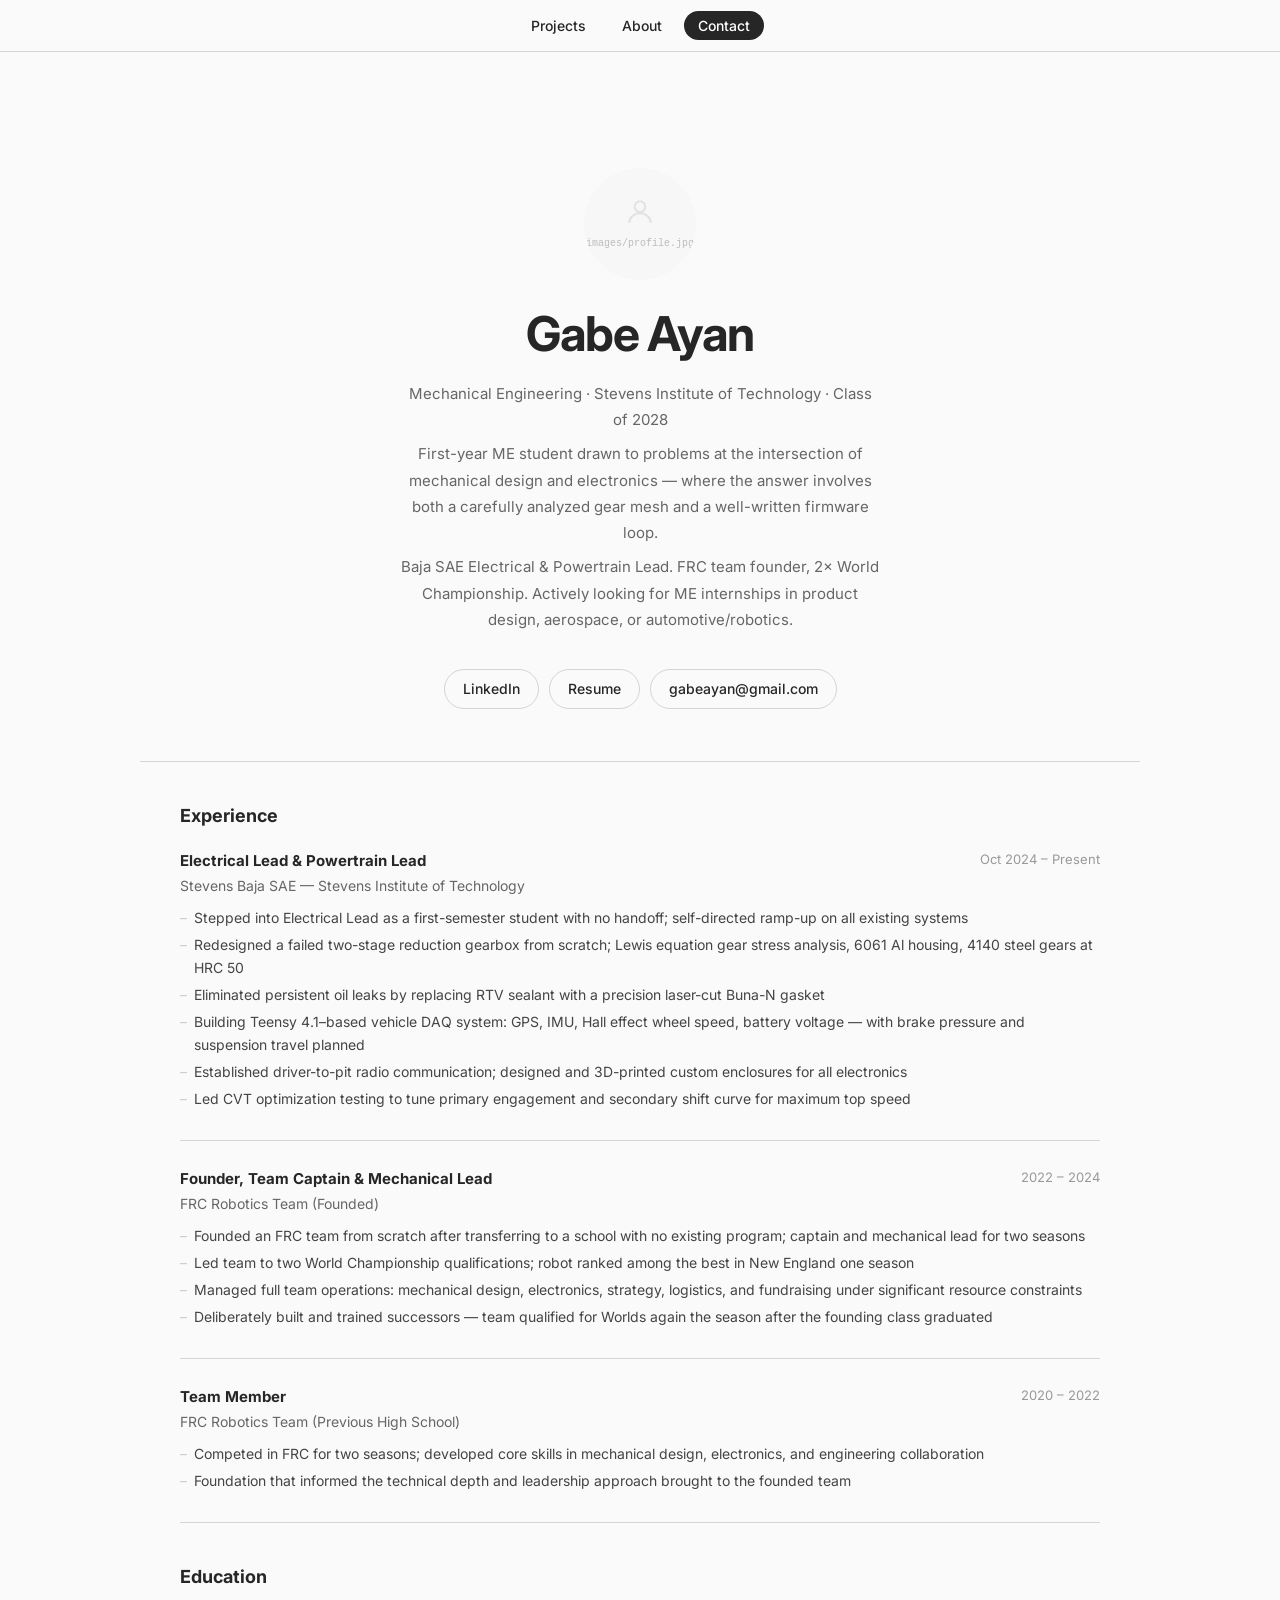
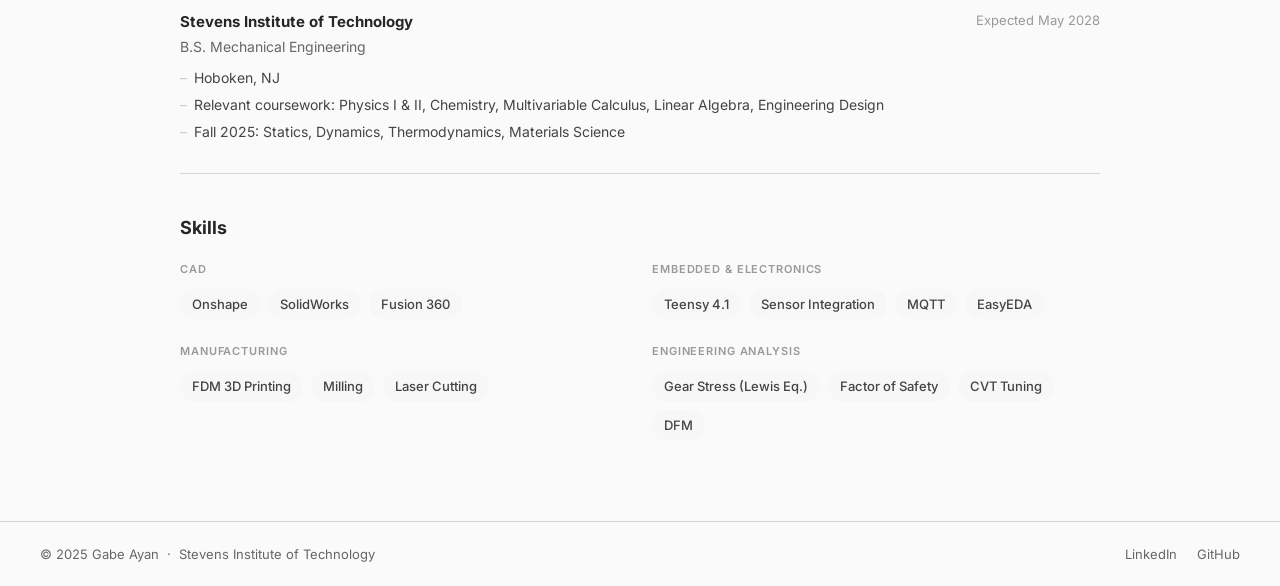
==== commit 6329e8fd: "Add files via upload" ====
--- a/about.html
+++ b/about.html
@@ -9,11 +9,10 @@
 <body>
 
 <nav>
-  <a class="nav-brand" href="index.html">Gabe Ayan</a>
   <ul class="nav-links">
     <li><a href="index.html">Projects</a></li>
     <li><a href="about.html">About</a></li>
-    <li><a href="mailto:gabeayan@gmail.com">Contact</a></li>
+    <li><a href="mailto:gabeayan@gmail.com" class="nav-cta">Contact</a></li>
   </ul>
 </nav>
 
@@ -24,35 +23,25 @@
       <!-- Add: images/profile.jpg -->
       <img src="images/profile.jpg" alt="Gabe Ayan" onerror="this.style.display='none'">
       <div class="photo-ph">
-        <svg width="36" height="36" viewBox="0 0 24 24" fill="none" stroke="currentColor" stroke-width="1.5" opacity="0.35"><circle cx="12" cy="8" r="4"/><path d="M4 20c0-4 3.6-7 8-7s8 3 8 7"/></svg>
+        <svg width="32" height="32" viewBox="0 0 24 24" fill="none" stroke="currentColor" stroke-width="1.5" opacity="0.35"><circle cx="12" cy="8" r="4"/><path d="M4 20c0-4 3.6-7 8-7s8 3 8 7"/></svg>
         images/profile.jpg
       </div>
     </div>
-    <div class="hero-text">
-      <h1>Gabe Ayan</h1>
-      <p>Mechanical Engineering · Stevens Institute of Technology · Class of 2028</p>
-      <p>
-        I'm a first-year ME student drawn to problems that sit at the intersection of mechanical
-        design and electronics — where the answer involves both a carefully analyzed gear mesh
-        and a well-written firmware loop. I like building things that work in the real world,
-        under real loads, in real environments.
-      </p>
-      <p>
-        At Stevens I lead both the Electrical and Powertrain sub-teams for Baja SAE, which has
-        meant redesigning a gearbox that failed in testing, building a vehicle data acquisition
-        system from scratch, and running more CVT dyno sessions than I can count. Before college
-        I founded an FRC robotics team, led it to two World Championship qualifications, and
-        deliberately built it to outlast me — it did.
-      </p>
-      <p>
-        I'm actively looking for summer internships in mechanical engineering, product design,
-        aerospace, or automotive/robotics.
-      </p>
-      <div class="hero-btns">
-        <a href="https://www.linkedin.com/in/gabe-ayan/" target="_blank" rel="noopener" class="btn">LinkedIn</a>
-        <a href="Gabe_Ayan_Resume.docx" class="btn">Resume</a>
-        <a href="mailto:gabeayan@gmail.com" class="btn">gabeayan@gmail.com</a>
-      </div>
+    <h1>Gabe Ayan</h1>
+    <p>Mechanical Engineering · Stevens Institute of Technology · Class of 2028</p>
+    <p>
+      First-year ME student drawn to problems at the intersection of mechanical design and
+      electronics — where the answer involves both a carefully analyzed gear mesh and a
+      well-written firmware loop.
+    </p>
+    <p>
+      Baja SAE Electrical &amp; Powertrain Lead. FRC team founder, 2× World Championship.
+      Actively looking for ME internships in product design, aerospace, or automotive/robotics.
+    </p>
+    <div class="hero-btns">
+      <a href="https://www.linkedin.com/in/gabe-ayan/" target="_blank" rel="noopener" class="btn">LinkedIn</a>
+      <a href="Gabe_Ayan_Resume.docx" class="btn">Resume</a>
+      <a href="mailto:gabeayan@gmail.com" class="btn">gabeayan@gmail.com</a>
     </div>
   </div>
 
--- a/style.css
+++ b/style.css
@@ -1,6 +1,6 @@
 /* ============================================================
    GABE AYAN — gabeayan.github.io
-   Font: Inter (matching reference site style)
+   Font: Inter
    ============================================================ */
 
 @import url('https://fonts.googleapis.com/css2?family=Inter:wght@400;500;600;700&display=swap');
@@ -19,9 +19,9 @@
   --gray:   #666666;
   --light:  #f7f7f7;
   --border: #d4d4d4;
-  --nav-h:  56px;
-  --max-w:  1040px;
-  --prose:  720px;
+  --nav-h:  52px;
+  --max-w:  1000px;
+  --prose:  680px;
   --pad:    40px;
 }
 
@@ -40,60 +40,70 @@
 nav {
   position: fixed; top: 0; left: 0; right: 0; z-index: 200;
   height: var(--nav-h);
-  display: flex; align-items: center; justify-content: space-between;
+  display: flex; align-items: center; justify-content: center;
   padding: 0 var(--pad);
-  background: rgba(255,255,255,0.92);
+  background: rgba(250,250,250,0.92);
   backdrop-filter: blur(10px);
   -webkit-backdrop-filter: blur(10px);
   border-bottom: 1px solid var(--border);
 }
 
-.nav-brand {
-  font-size: 15px; font-weight: 600; color: var(--black);
-}
-
-.nav-links { display: flex; gap: 32px; list-style: none; }
-.nav-links a { font-size: 14px; font-weight: 500; color: var(--gray); transition: color .15s; }
-.nav-links a:hover { color: var(--black); }
-
-/* ── HERO (home + about) ── */
-/* Photo LEFT, text RIGHT — matches reference exactly */
+.nav-brand { display: none; }
+
+.nav-links { display: flex; gap: 8px; list-style: none; align-items: center; }
+.nav-links a {
+  font-size: 14px; font-weight: 500; color: var(--black);
+  padding: 6px 14px; border-radius: 100px;
+  transition: background .15s, color .15s;
+}
+.nav-links a:hover { background: var(--light); }
+
+/* Contact filled button */
+.nav-cta {
+  background: var(--black) !important;
+  color: #fff !important;
+}
+.nav-cta:hover { background: #444 !important; }
+
+/* ── HERO (centered single column) ── */
 .hero {
-  max-width: var(--max-w); margin: 0 auto;
-  padding: 72px var(--pad) 40px;
-  display: grid;
-  grid-template-columns: 260px 1fr;
-  gap: 56px;
-  align-items: start;
+  max-width: var(--prose);
+  margin: 0 auto;
+  padding: calc(var(--nav-h) + 64px) var(--pad) 52px;
+  display: flex;
+  flex-direction: column;
+  align-items: center;
+  text-align: center;
 }
 
 .hero-photo {
-  width: 260px; height: 260px; border-radius: 50%;
+  width: 112px; height: 112px; border-radius: 50%;
   overflow: hidden; background: var(--light);
-  position: relative; flex-shrink: 0;
+  margin-bottom: 28px; flex-shrink: 0; position: relative;
 }
 .hero-photo img { width: 100%; height: 100%; object-fit: cover; }
 .photo-ph {
   position: absolute; inset: 0; display: flex; flex-direction: column;
   align-items: center; justify-content: center; gap: 8px;
-  color: #bbb; font-size: 11px; font-family: monospace; text-align: center; padding: 16px;
-}
-
-.hero-text { padding-top: 12px; }
-
-.hero-text h1 {
-  font-size: clamp(1.7rem, 3.2vw, 2.6rem);
-  font-weight: 700; letter-spacing: -0.022em; line-height: 1.15;
-  color: var(--black); margin-bottom: 18px;
-}
-
-.hero-text p {
+  color: #bbb; font-size: 10px; font-family: monospace; text-align: center; padding: 8px;
+}
+
+.hero h1 {
+  font-size: clamp(1.8rem, 4.5vw, 3rem);
+  font-weight: 700; letter-spacing: -0.028em; line-height: 1.1;
+  color: var(--black); margin-bottom: 20px;
+  max-width: 560px;
+}
+
+.hero p {
   font-size: 15px; line-height: 1.75; color: var(--gray);
-  margin-bottom: 12px; max-width: 460px;
-}
-.hero-text p:last-of-type { margin-bottom: 28px; }
-
-.hero-btns { display: flex; gap: 10px; flex-wrap: wrap; }
+  margin-bottom: 8px; max-width: 480px;
+}
+
+.hero-btns {
+  display: flex; gap: 10px; flex-wrap: wrap;
+  justify-content: center; margin-top: 28px;
+}
 
 .btn {
   display: inline-flex; align-items: center; gap: 6px;
@@ -101,7 +111,7 @@
   font-size: 14px; font-weight: 500; color: var(--black);
   background: var(--white); transition: background .15s, border-color .15s, color .15s;
 }
-.btn:hover { background: var(--black); color: var(--white); border-color: var(--black); }
+.btn:hover { background: var(--black); color: #fff; border-color: var(--black); }
 
 /* ── PROJECT GRID ── */
 .projects {
@@ -110,23 +120,23 @@
 }
 
 .grid-prompt {
-  font-size: 14px; color: var(--gray); margin-bottom: 24px;
+  font-size: 16px; font-weight: 600; color: var(--black);
+  margin-bottom: 28px; text-align: center;
 }
 
 .grid {
   display: grid;
   grid-template-columns: repeat(2, 1fr);
-  gap: 48px 32px;
+  gap: 44px 28px;
 }
 
 /* ── CARD ── */
-/* No border, no shadow — just photo + text on white */
 .card { display: block; color: var(--black); }
 
 .card-img {
   width: 100%; aspect-ratio: 3/2;
-  background: var(--light); border-radius: 10px;
-  overflow: hidden; margin-bottom: 14px; position: relative;
+  background: var(--light); border-radius: 8px;
+  overflow: hidden; margin-bottom: 12px; position: relative;
 }
 .card-img img {
   width: 100%; height: 100%; object-fit: cover;
@@ -140,12 +150,14 @@
   color: #bbb; font-size: 11px; font-family: monospace; text-align: center; padding: 12px;
 }
 
-.card-org {
-  font-size: 12px; font-weight: 500; letter-spacing: .06em;
-  text-transform: uppercase; color: #999; margin-bottom: 4px;
-}
-.card-title { font-size: 15px; font-weight: 600; color: var(--black); line-height: 1.35; margin-bottom: 3px; }
-.card-year  { font-size: 13px; color: var(--gray); }
+.card-meta {
+  display: flex;
+  justify-content: space-between;
+  align-items: flex-start;
+  gap: 8px;
+}
+.card-title { font-size: 15px; font-weight: 600; color: var(--black); line-height: 1.35; flex: 1; }
+.card-year  { font-size: 14px; color: var(--gray); white-space: nowrap; padding-top: 2px; }
 
 /* ── PROJECT PAGE ── */
 .project-page { padding-top: var(--nav-h); }
@@ -164,7 +176,7 @@
 .back-link svg { width: 14px; height: 14px; }
 
 .proj-meta {
-  display: flex; gap: 28px; margin-bottom: 16px; flex-wrap: wrap;
+  display: flex; gap: 28px; margin-bottom: 20px; flex-wrap: wrap;
 }
 .meta-item { display: flex; flex-direction: column; gap: 2px; }
 .meta-label {
@@ -174,14 +186,14 @@
 .meta-val { font-size: 14px; font-weight: 600; color: var(--black); }
 
 .proj-header h1 {
-  font-size: clamp(1.7rem, 3.2vw, 2.6rem);
+  font-size: clamp(1.9rem, 3.5vw, 2.8rem);
   font-weight: 700; letter-spacing: -0.022em; line-height: 1.1;
   color: var(--black); margin-bottom: 16px;
 }
 
 .proj-lede {
-  font-size: 17px; line-height: 1.7; color: var(--gray);
-  max-width: 580px; margin-bottom: 22px;
+  font-size: 16px; line-height: 1.75; color: var(--gray);
+  max-width: 560px; margin-bottom: 22px;
 }
 
 .proj-links { display: flex; gap: 10px; flex-wrap: wrap; }
@@ -192,7 +204,7 @@
   padding: 0 var(--pad) 44px;
 }
 .proj-hero img {
-  width: 100%; border-radius: 10px;
+  width: 100%; border-radius: 8px;
   max-height: 480px; object-fit: cover;
 }
 
@@ -203,18 +215,18 @@
 }
 
 .proj-body h2 {
-  font-size: 21px; font-weight: 700; letter-spacing: -0.01em;
-  color: var(--black); margin: 52px 0 12px;
-  padding-top: 40px; border-top: 1px solid var(--border);
-}
-.proj-body h2:first-child { margin-top: 0; padding-top: 0; border-top: none; }
+  font-size: 20px; font-weight: 700;
+  color: var(--black); margin: 52px 0 16px;
+  text-align: center;
+}
+.proj-body h2:first-child { margin-top: 0; }
 
 .proj-body h3 {
-  font-size: 16px; font-weight: 600; color: var(--black); margin: 28px 0 8px;
+  font-size: 15px; font-weight: 600; color: var(--black); margin: 24px 0 8px;
 }
 
 .proj-body p {
-  font-size: 16px; line-height: 1.8; color: #333; margin-bottom: 14px;
+  font-size: 15px; line-height: 1.8; color: #444; margin-bottom: 14px;
 }
 .proj-body p:last-child { margin-bottom: 0; }
 
@@ -222,7 +234,7 @@
   padding-left: 20px; margin-bottom: 14px;
 }
 .proj-body li {
-  font-size: 16px; line-height: 1.75; color: #333; margin-bottom: 5px;
+  font-size: 15px; line-height: 1.75; color: #444; margin-bottom: 5px;
 }
 
 .proj-body strong { font-weight: 600; color: var(--black); }
@@ -233,7 +245,7 @@
   width: 100%; border-radius: 8px; display: block;
 }
 .proj-body figcaption {
-  font-size: 13px; color: var(--gray); margin-top: 8px;
+  font-size: 12px; color: var(--gray); margin-top: 8px;
   text-align: center; line-height: 1.5;
 }
 
@@ -257,9 +269,9 @@
 
 /* Callout box */
 .callout {
-  background: #f8f8f8; border-left: 3px solid var(--black);
+  background: var(--light); border-left: 3px solid var(--black);
   padding: 14px 18px; border-radius: 0 8px 8px 0;
-  margin: 22px 0; font-size: 15px; line-height: 1.65; color: #333;
+  margin: 22px 0; font-size: 15px; line-height: 1.65; color: #444;
 }
 
 /* Spec table */
@@ -278,11 +290,10 @@
   max-width: var(--max-w); margin: 0 auto;
   padding: 0 var(--pad) 80px;
   border-top: 1px solid var(--border);
-  margin-top: 0;
 }
 
 .about-body h2 {
-  font-size: 18px; font-weight: 700; letter-spacing: -0.01em;
+  font-size: 18px; font-weight: 700;
   color: var(--black); margin: 40px 0 18px;
 }
 
@@ -330,8 +341,6 @@
 @media (max-width: 820px) {
   :root { --pad: 24px; }
   .grid { grid-template-columns: 1fr; gap: 32px; }
-  .hero { grid-template-columns: 1fr; gap: 28px; padding-top: 48px; }
-  .hero-photo { width: 160px; height: 160px; }
   .about-body { padding-top: 32px; }
   .fig-grid { grid-template-columns: 1fr; }
   .skill-grid { grid-template-columns: 1fr; }
@@ -340,6 +349,7 @@
 @media (max-width: 520px) {
   :root { --pad: 20px; }
   nav { padding: 0 20px; }
-  .nav-links { gap: 20px; }
+  .nav-links { gap: 4px; }
+  .nav-links a { padding: 6px 10px; }
   footer { flex-direction: column; gap: 8px; text-align: center; }
 }
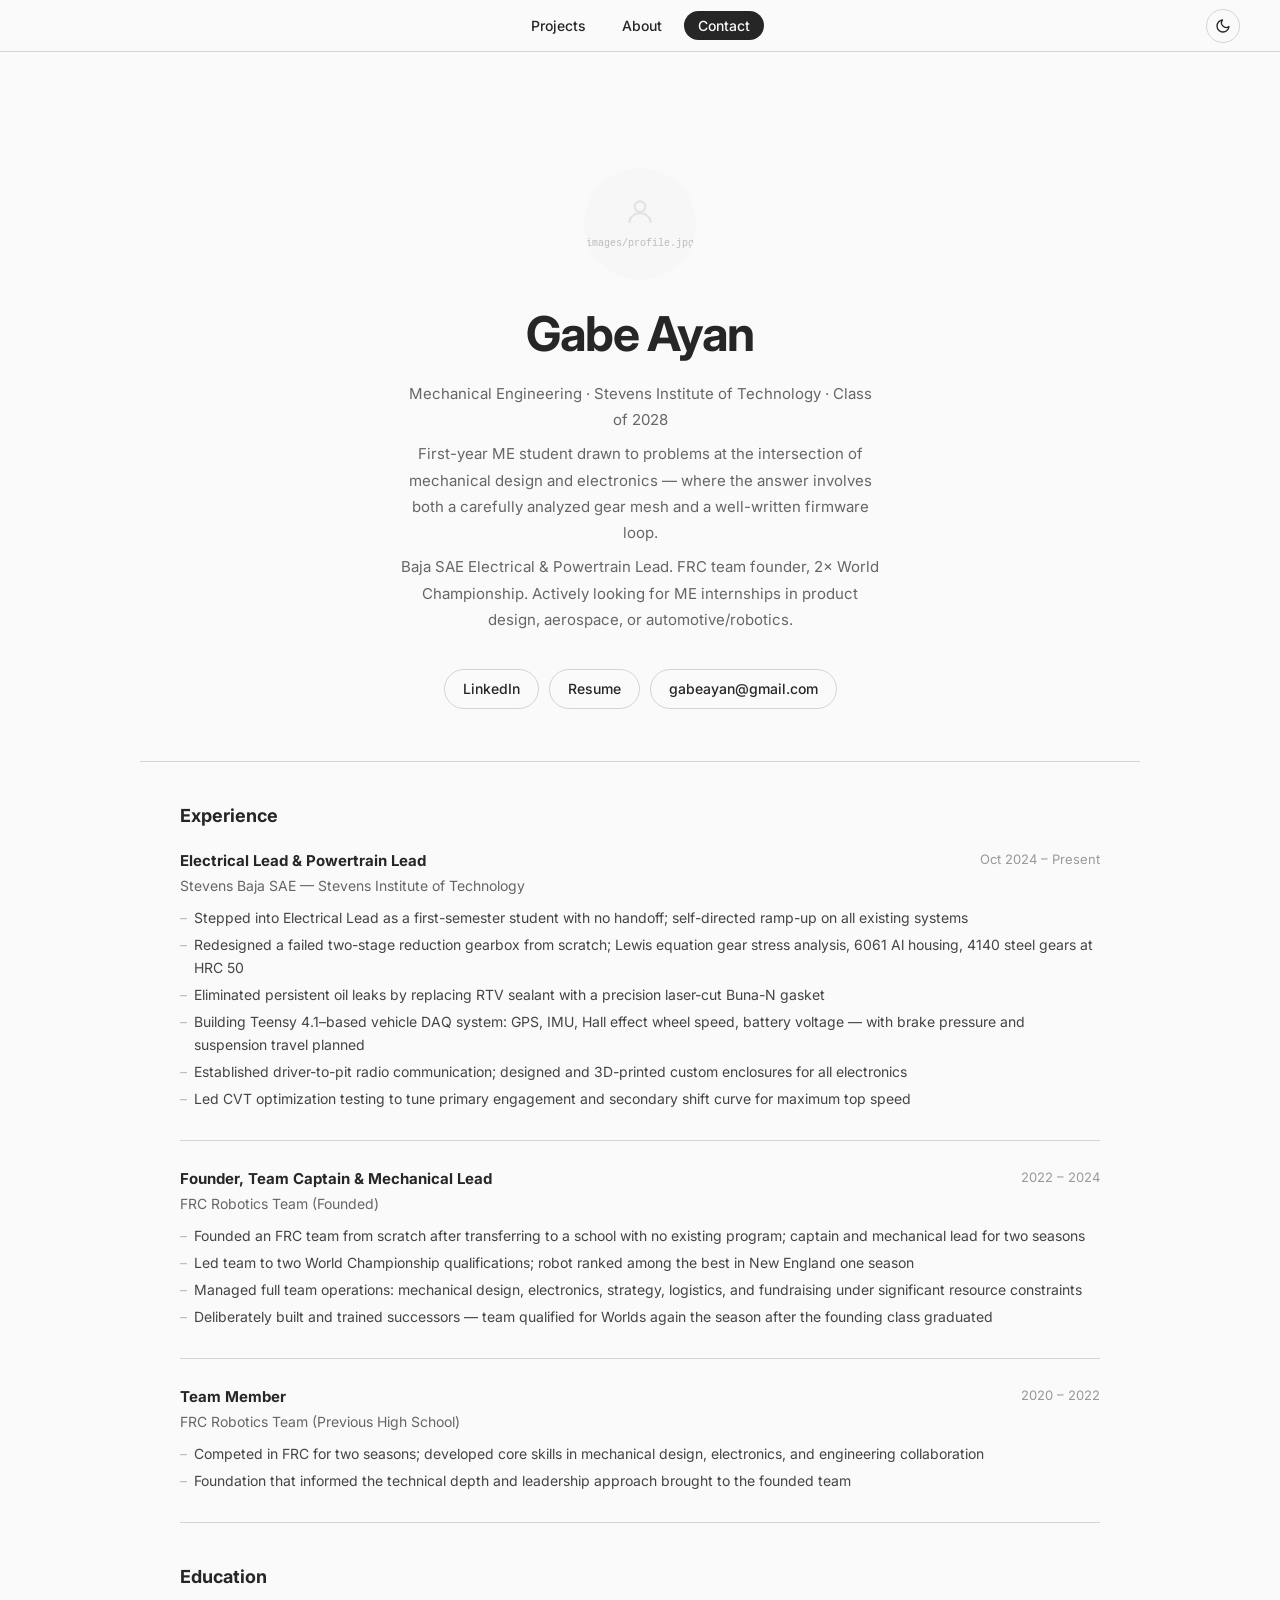
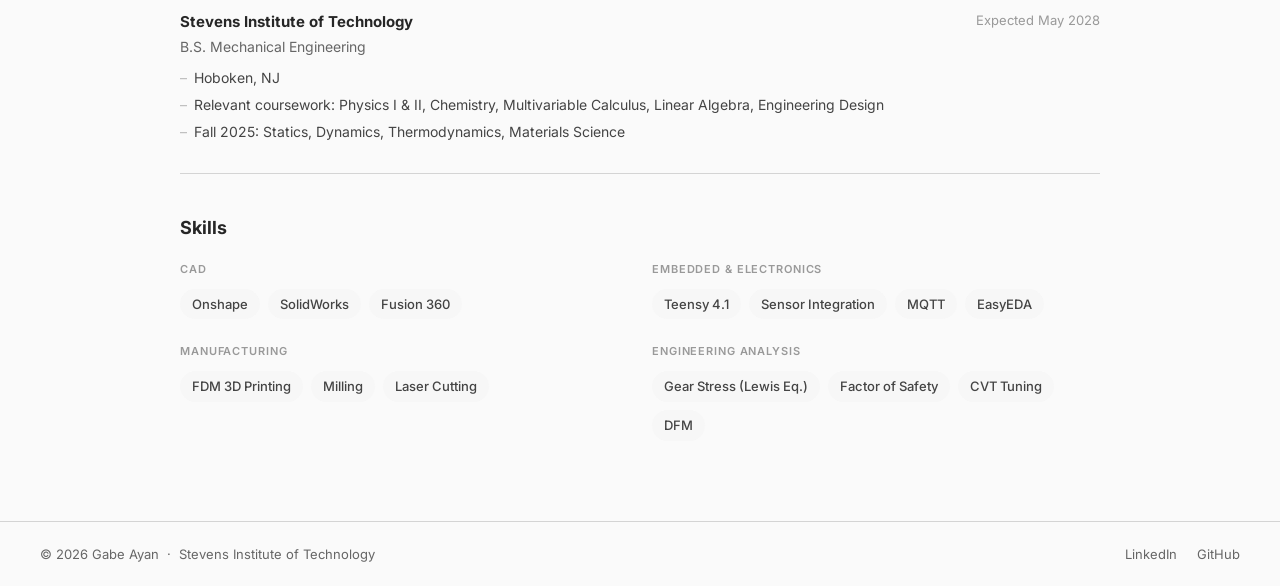
==== commit 0b1082ad: "Add files via upload" ====
--- a/about.html
+++ b/about.html
@@ -5,6 +5,9 @@
   <meta name="viewport" content="width=device-width, initial-scale=1.0">
   <title>About — Gabe Ayan</title>
   <link rel="stylesheet" href="style.css">
+  <script>
+    (function(){var s=localStorage.getItem('theme');var d=window.matchMedia('(prefers-color-scheme: dark)').matches;if(s==='dark'||(s===null&&d))document.documentElement.setAttribute('data-theme','dark');})();
+  </script>
 </head>
 <body>
 
@@ -14,6 +17,10 @@
     <li><a href="about.html">About</a></li>
     <li><a href="mailto:gabeayan@gmail.com" class="nav-cta">Contact</a></li>
   </ul>
+  <button class="theme-toggle" id="themeToggle" aria-label="Toggle dark mode">
+    <svg class="icon-sun" width="16" height="16" viewBox="0 0 24 24" fill="none" stroke="currentColor" stroke-width="2" stroke-linecap="round" stroke-linejoin="round"><circle cx="12" cy="12" r="5"/><line x1="12" y1="1" x2="12" y2="3"/><line x1="12" y1="21" x2="12" y2="23"/><line x1="4.22" y1="4.22" x2="5.64" y2="5.64"/><line x1="18.36" y1="18.36" x2="19.78" y2="19.78"/><line x1="1" y1="12" x2="3" y2="12"/><line x1="21" y1="12" x2="23" y2="12"/><line x1="4.22" y1="19.78" x2="5.64" y2="18.36"/><line x1="18.36" y1="5.64" x2="19.78" y2="4.22"/></svg>
+    <svg class="icon-moon" width="16" height="16" viewBox="0 0 24 24" fill="none" stroke="currentColor" stroke-width="2" stroke-linecap="round" stroke-linejoin="round"><path d="M21 12.79A9 9 0 1 1 11.21 3 7 7 0 0 0 21 12.79z"/></svg>
+  </button>
 </nav>
 
 <div class="about-page">
@@ -157,7 +164,7 @@
 </div>
 
 <footer>
-  <span>© 2025 Gabe Ayan &nbsp;·&nbsp; Stevens Institute of Technology</span>
+  <span>© 2026 Gabe Ayan &nbsp;·&nbsp; Stevens Institute of Technology</span>
   <div class="footer-links">
     <a href="https://www.linkedin.com/in/gabe-ayan/" target="_blank" rel="noopener">LinkedIn</a>
     <a href="https://github.com/gabeayan" target="_blank" rel="noopener">GitHub</a>
@@ -176,6 +183,13 @@
       if (ph && ph.classList.contains('photo-ph')) ph.style.display = 'none';
     }
   });
+
+  document.getElementById('themeToggle').addEventListener('click', function() {
+    var html = document.documentElement;
+    var isDark = html.getAttribute('data-theme') === 'dark';
+    if (isDark) { html.removeAttribute('data-theme'); localStorage.setItem('theme','light'); }
+    else { html.setAttribute('data-theme','dark'); localStorage.setItem('theme','dark'); }
+  });
 </script>
 </body>
 </html>
--- a/style.css
+++ b/style.css
@@ -13,16 +13,35 @@
   -moz-osx-font-smoothing: grayscale;
 }
 
+/* ── LIGHT MODE TOKENS ── */
 :root {
-  --white:  #fafafa;
-  --black:  #262626;
-  --gray:   #666666;
-  --light:  #f7f7f7;
-  --border: #d4d4d4;
+  --white:    #fafafa;
+  --black:    #262626;
+  --gray:     #666666;
+  --light:    #f7f7f7;
+  --border:   #d4d4d4;
+  --muted:    #bbbbbb;
+  --subtle:   #999999;
+  --body-txt: #444444;
+  --nav-bg:   rgba(250,250,250,0.92);
+
   --nav-h:  52px;
   --max-w:  1000px;
   --prose:  680px;
   --pad:    40px;
+}
+
+/* ── DARK MODE TOKENS ── */
+[data-theme="dark"] {
+  --white:    #111111;
+  --black:    #f0f0f0;
+  --gray:     #909090;
+  --light:    #1d1d1d;
+  --border:   #2d2d2d;
+  --muted:    #484848;
+  --subtle:   #606060;
+  --body-txt: #c0c0c0;
+  --nav-bg:   rgba(17,17,17,0.92);
 }
 
 body {
@@ -31,6 +50,7 @@
   color: var(--black);
   font-size: 16px;
   line-height: 1.6;
+  transition: background-color .25s, color .2s;
 }
 
 a  { color: inherit; text-decoration: none; }
@@ -42,10 +62,11 @@
   height: var(--nav-h);
   display: flex; align-items: center; justify-content: center;
   padding: 0 var(--pad);
-  background: rgba(250,250,250,0.92);
+  background: var(--nav-bg);
   backdrop-filter: blur(10px);
   -webkit-backdrop-filter: blur(10px);
   border-bottom: 1px solid var(--border);
+  transition: background-color .25s, border-color .25s;
 }
 
 .nav-brand { display: none; }
@@ -61,9 +82,32 @@
 /* Contact filled button */
 .nav-cta {
   background: var(--black) !important;
-  color: #fff !important;
-}
-.nav-cta:hover { background: #444 !important; }
+  color: var(--white) !important;
+}
+.nav-cta:hover { opacity: 0.8; }
+
+/* ── DARK MODE TOGGLE ── */
+.theme-toggle {
+  position: absolute;
+  right: var(--pad);
+  top: 50%;
+  transform: translateY(-50%);
+  background: none;
+  border: 1.5px solid var(--border);
+  cursor: pointer;
+  width: 34px; height: 34px;
+  display: flex; align-items: center; justify-content: center;
+  color: var(--black);
+  border-radius: 50%;
+  transition: background .15s, border-color .15s;
+  flex-shrink: 0;
+}
+.theme-toggle:hover { background: var(--light); }
+
+.icon-sun  { display: none; }
+.icon-moon { display: block; }
+[data-theme="dark"] .icon-sun  { display: block; }
+[data-theme="dark"] .icon-moon { display: none; }
 
 /* ── HERO (centered single column) ── */
 .hero {
@@ -85,7 +129,8 @@
 .photo-ph {
   position: absolute; inset: 0; display: flex; flex-direction: column;
   align-items: center; justify-content: center; gap: 8px;
-  color: #bbb; font-size: 10px; font-family: monospace; text-align: center; padding: 8px;
+  color: var(--muted); font-size: 10px; font-family: monospace;
+  text-align: center; padding: 8px;
 }
 
 .hero h1 {
@@ -111,7 +156,7 @@
   font-size: 14px; font-weight: 500; color: var(--black);
   background: var(--white); transition: background .15s, border-color .15s, color .15s;
 }
-.btn:hover { background: var(--black); color: #fff; border-color: var(--black); }
+.btn:hover { background: var(--black); color: var(--white); border-color: var(--black); }
 
 /* ── PROJECT GRID ── */
 .projects {
@@ -137,6 +182,7 @@
   width: 100%; aspect-ratio: 3/2;
   background: var(--light); border-radius: 8px;
   overflow: hidden; margin-bottom: 12px; position: relative;
+  transition: background-color .25s;
 }
 .card-img img {
   width: 100%; height: 100%; object-fit: cover;
@@ -147,7 +193,8 @@
 .card-img-ph {
   position: absolute; inset: 0; display: flex; flex-direction: column;
   align-items: center; justify-content: center; gap: 6px;
-  color: #bbb; font-size: 11px; font-family: monospace; text-align: center; padding: 12px;
+  color: var(--muted); font-size: 11px; font-family: monospace;
+  text-align: center; padding: 12px;
 }
 
 .card-meta {
@@ -181,7 +228,7 @@
 .meta-item { display: flex; flex-direction: column; gap: 2px; }
 .meta-label {
   font-size: 11px; font-weight: 600; letter-spacing: .08em;
-  text-transform: uppercase; color: #999;
+  text-transform: uppercase; color: var(--subtle);
 }
 .meta-val { font-size: 14px; font-weight: 600; color: var(--black); }
 
@@ -226,7 +273,7 @@
 }
 
 .proj-body p {
-  font-size: 15px; line-height: 1.8; color: #444; margin-bottom: 14px;
+  font-size: 15px; line-height: 1.8; color: var(--body-txt); margin-bottom: 14px;
 }
 .proj-body p:last-child { margin-bottom: 0; }
 
@@ -234,7 +281,7 @@
   padding-left: 20px; margin-bottom: 14px;
 }
 .proj-body li {
-  font-size: 15px; line-height: 1.75; color: #444; margin-bottom: 5px;
+  font-size: 15px; line-height: 1.75; color: var(--body-txt); margin-bottom: 5px;
 }
 
 .proj-body strong { font-weight: 600; color: var(--black); }
@@ -258,10 +305,10 @@
 .img-ph {
   width: 100%; aspect-ratio: 16/9;
   background: var(--light); border-radius: 8px;
-  border: 1px dashed #ddd;
+  border: 1px dashed var(--border);
   display: flex; flex-direction: column;
   align-items: center; justify-content: center;
-  gap: 6px; color: #bbb; font-size: 11px; font-family: monospace;
+  gap: 6px; color: var(--muted); font-size: 11px; font-family: monospace;
   text-align: center; padding: 16px;
 }
 .img-ph.tall { aspect-ratio: 4/3; }
@@ -271,14 +318,15 @@
 .callout {
   background: var(--light); border-left: 3px solid var(--black);
   padding: 14px 18px; border-radius: 0 8px 8px 0;
-  margin: 22px 0; font-size: 15px; line-height: 1.65; color: #444;
+  margin: 22px 0; font-size: 15px; line-height: 1.65; color: var(--body-txt);
+  transition: background-color .25s, border-color .25s;
 }
 
 /* Spec table */
 .spec-table { width: 100%; border-collapse: collapse; font-size: 14px; margin: 14px 0 22px; }
 .spec-table td {
   padding: 10px 12px; border-bottom: 1px solid var(--border);
-  vertical-align: top; line-height: 1.6;
+  vertical-align: top; line-height: 1.6; color: var(--body-txt);
 }
 .spec-table td:first-child { font-weight: 600; width: 32%; color: var(--gray); white-space: nowrap; }
 .spec-table tr:last-child td { border-bottom: none; }
@@ -306,25 +354,46 @@
 }
 .exp-role { font-size: 15px; font-weight: 700; color: var(--black); }
 .exp-org  { font-size: 14px; color: var(--gray); margin-top: 2px; }
-.exp-date { font-size: 13px; color: #999; white-space: nowrap; }
+.exp-date { font-size: 13px; color: var(--subtle); white-space: nowrap; }
 
 .exp-pts { list-style: none; padding: 0; margin-top: 8px; }
 .exp-pts li {
-  font-size: 14px; line-height: 1.65; color: #444;
+  font-size: 14px; line-height: 1.65; color: var(--body-txt);
   padding-left: 14px; position: relative; margin-bottom: 4px;
 }
-.exp-pts li::before { content: '–'; position: absolute; left: 0; color: #ccc; }
+.exp-pts li::before { content: '–'; position: absolute; left: 0; color: var(--muted); }
 
 .skill-grid { display: grid; grid-template-columns: 1fr 1fr; gap: 24px; }
 .skill-label {
   font-size: 11px; font-weight: 600; letter-spacing: .08em;
-  text-transform: uppercase; color: #999; margin-bottom: 10px;
+  text-transform: uppercase; color: var(--subtle); margin-bottom: 10px;
 }
 .skill-chips { display: flex; flex-wrap: wrap; gap: 8px; }
 .chip {
   padding: 5px 12px; background: var(--light); border-radius: 100px;
-  font-size: 13px; font-weight: 500; color: #444;
-}
+  font-size: 13px; font-weight: 500; color: var(--body-txt);
+  transition: background-color .25s, color .2s;
+}
+
+/* ── PROJECT NEXT/PREV NAV ── */
+.proj-next-nav {
+  border-top: 1px solid var(--border);
+  padding: 2rem 0 0;
+  margin-top: 3rem;
+  display: flex;
+  justify-content: flex-end;
+  transition: border-color .25s;
+}
+.proj-next-nav a {
+  font-size: .9rem;
+  opacity: .65;
+  display: flex;
+  align-items: center;
+  gap: .4rem;
+  transition: opacity .15s;
+  color: var(--black);
+}
+.proj-next-nav a:hover { opacity: 1; }
 
 /* ── FOOTER ── */
 footer {
@@ -332,6 +401,7 @@
   padding: 22px var(--pad);
   display: flex; align-items: center; justify-content: space-between;
   font-size: 13px; color: var(--gray);
+  transition: border-color .25s;
 }
 footer a { color: var(--gray); transition: color .15s; }
 footer a:hover { color: var(--black); }
@@ -351,5 +421,6 @@
   nav { padding: 0 20px; }
   .nav-links { gap: 4px; }
   .nav-links a { padding: 6px 10px; }
+  .theme-toggle { right: 16px; }
   footer { flex-direction: column; gap: 8px; text-align: center; }
 }
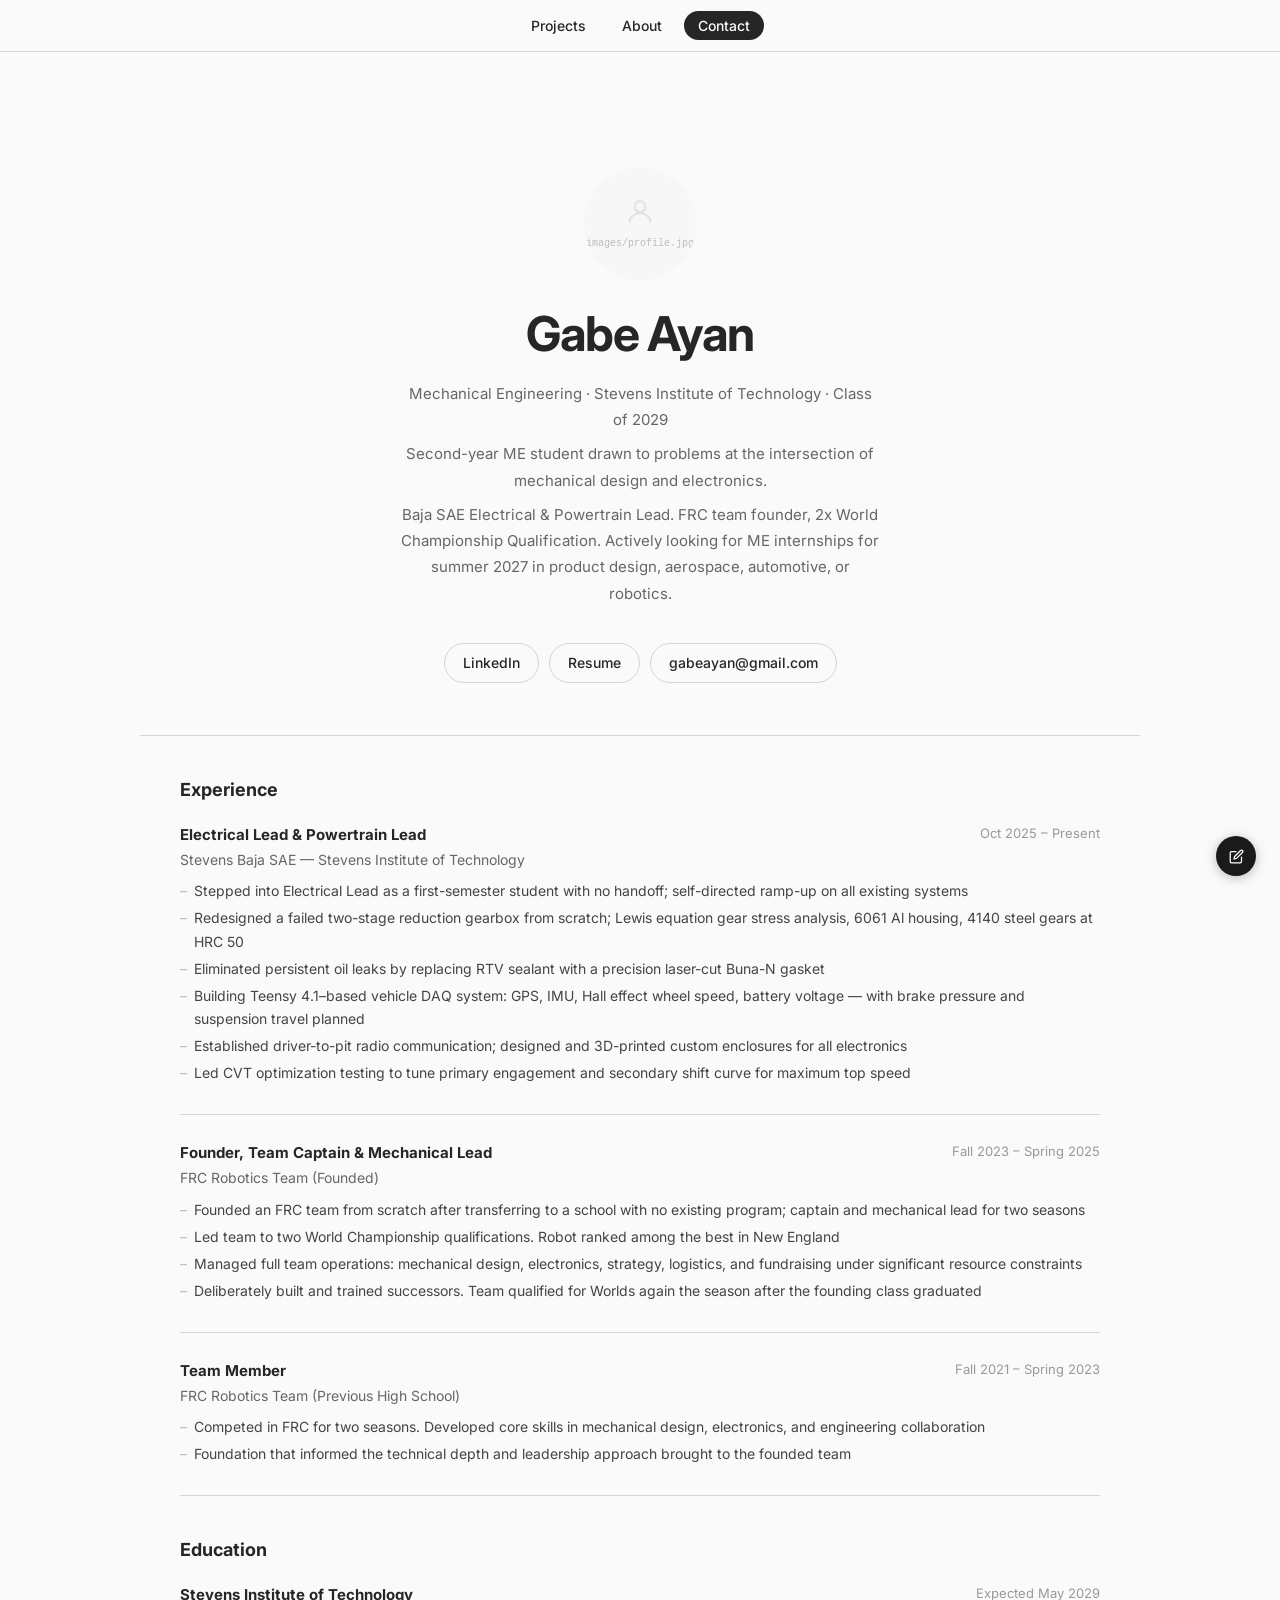
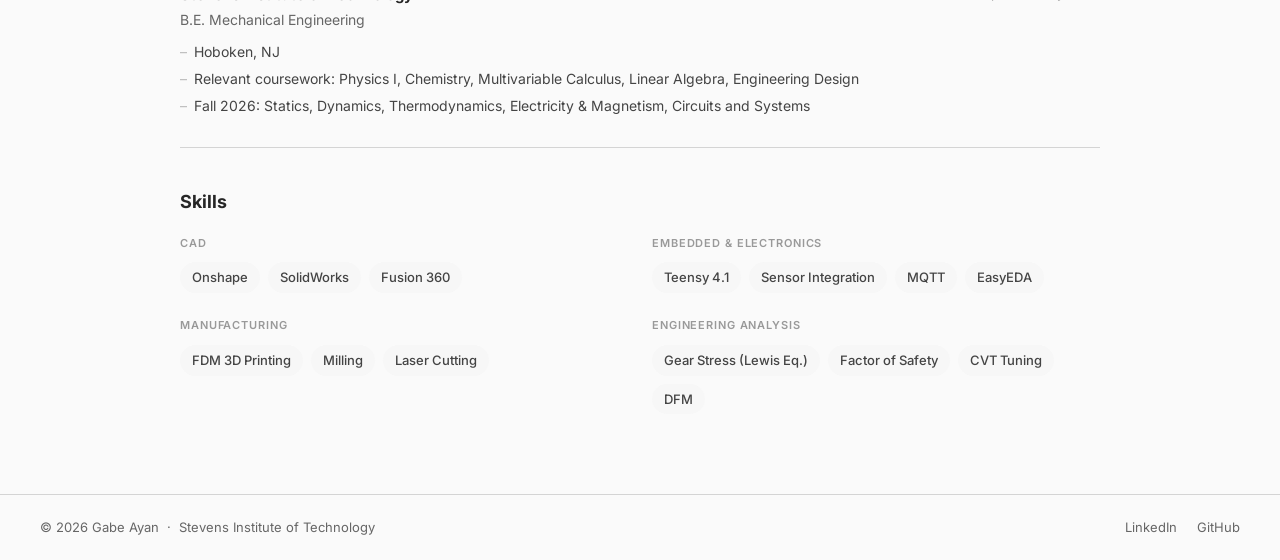
==== commit 7644d4ef: "Add initial CSS styles for the website layout and components" ====
--- a/about.html
+++ b/about.html
@@ -1,26 +1,18 @@
 <!DOCTYPE html>
-<html lang="en">
-<head>
+<html lang="en"><head>
   <meta charset="UTF-8">
   <meta name="viewport" content="width=device-width, initial-scale=1.0">
   <title>About — Gabe Ayan</title>
   <link rel="stylesheet" href="style.css">
-  <script>
-    (function(){var s=localStorage.getItem('theme');var d=window.matchMedia('(prefers-color-scheme: dark)').matches;if(s==='dark'||(s===null&&d))document.documentElement.setAttribute('data-theme','dark');})();
-  </script>
 </head>
 <body>
 
 <nav>
   <ul class="nav-links">
-    <li><a href="index.html">Projects</a></li>
-    <li><a href="about.html">About</a></li>
-    <li><a href="mailto:gabeayan@gmail.com" class="nav-cta">Contact</a></li>
+    <li contenteditable="false" class=""><a href="index.html">Projects</a></li>
+    <li contenteditable="false" class=""><a href="about.html">About</a></li>
+    <li contenteditable="false" class=""><a href="mailto:gabeayan@gmail.com" class="nav-cta">Contact</a></li>
   </ul>
-  <button class="theme-toggle" id="themeToggle" aria-label="Toggle dark mode">
-    <svg class="icon-sun" width="16" height="16" viewBox="0 0 24 24" fill="none" stroke="currentColor" stroke-width="2" stroke-linecap="round" stroke-linejoin="round"><circle cx="12" cy="12" r="5"/><line x1="12" y1="1" x2="12" y2="3"/><line x1="12" y1="21" x2="12" y2="23"/><line x1="4.22" y1="4.22" x2="5.64" y2="5.64"/><line x1="18.36" y1="18.36" x2="19.78" y2="19.78"/><line x1="1" y1="12" x2="3" y2="12"/><line x1="21" y1="12" x2="23" y2="12"/><line x1="4.22" y1="19.78" x2="5.64" y2="18.36"/><line x1="18.36" y1="5.64" x2="19.78" y2="4.22"/></svg>
-    <svg class="icon-moon" width="16" height="16" viewBox="0 0 24 24" fill="none" stroke="currentColor" stroke-width="2" stroke-linecap="round" stroke-linejoin="round"><path d="M21 12.79A9 9 0 1 1 11.21 3 7 7 0 0 0 21 12.79z"/></svg>
-  </button>
 </nav>
 
 <div class="about-page">
@@ -28,22 +20,19 @@
   <div class="hero">
     <div class="hero-photo">
       <!-- Add: images/profile.jpg -->
-      <img src="images/profile.jpg" alt="Gabe Ayan" onerror="this.style.display='none'">
+      <img src="images/profile.jpg" alt="Gabe Ayan" onerror="this.style.display='none'" style="display: none;">
       <div class="photo-ph">
-        <svg width="32" height="32" viewBox="0 0 24 24" fill="none" stroke="currentColor" stroke-width="1.5" opacity="0.35"><circle cx="12" cy="8" r="4"/><path d="M4 20c0-4 3.6-7 8-7s8 3 8 7"/></svg>
+        <svg width="32" height="32" viewBox="0 0 24 24" fill="none" stroke="currentColor" stroke-width="1.5" opacity="0.35"><circle cx="12" cy="8" r="4"></circle><path d="M4 20c0-4 3.6-7 8-7s8 3 8 7"></path></svg>
         images/profile.jpg
       </div>
     </div>
-    <h1>Gabe Ayan</h1>
-    <p>Mechanical Engineering · Stevens Institute of Technology · Class of 2028</p>
-    <p>
-      First-year ME student drawn to problems at the intersection of mechanical design and
-      electronics — where the answer involves both a carefully analyzed gear mesh and a
-      well-written firmware loop.
-    </p>
-    <p>
-      Baja SAE Electrical &amp; Powertrain Lead. FRC team founder, 2× World Championship.
-      Actively looking for ME internships in product design, aerospace, or automotive/robotics.
+    <h1 contenteditable="false" class="">Gabe Ayan</h1>
+    <p contenteditable="false" class="">Mechanical Engineering · Stevens Institute of Technology · Class of 2029</p>
+    <p contenteditable="false" class="">Second-year ME student drawn to problems at the intersection of mechanical design and
+      electronics.</p>
+    <p contenteditable="false" class="">
+      Baja SAE Electrical &amp; Powertrain Lead. FRC team founder, 2x World Championship Qualification.
+      Actively looking for ME internships for summer 2027 in product design, aerospace, automotive, or robotics.
     </p>
     <div class="hero-btns">
       <a href="https://www.linkedin.com/in/gabe-ayan/" target="_blank" rel="noopener" class="btn">LinkedIn</a>
@@ -54,78 +43,78 @@
 
   <div class="about-body">
 
-    <h2>Experience</h2>
+    <h2 contenteditable="false" class="">Experience</h2>
 
     <div class="exp-item">
       <div class="exp-header">
         <div>
-          <div class="exp-role">Electrical Lead &amp; Powertrain Lead</div>
-          <div class="exp-org">Stevens Baja SAE — Stevens Institute of Technology</div>
+          <div class="exp-role" contenteditable="false">Electrical Lead &amp; Powertrain Lead</div>
+          <div class="exp-org" contenteditable="false">Stevens Baja SAE — Stevens Institute of Technology</div>
         </div>
-        <div class="exp-date">Oct 2024 – Present</div>
+        <div class="exp-date" contenteditable="false">Oct 2025 – Present</div>
       </div>
       <ul class="exp-pts">
-        <li>Stepped into Electrical Lead as a first-semester student with no handoff; self-directed ramp-up on all existing systems</li>
-        <li>Redesigned a failed two-stage reduction gearbox from scratch; Lewis equation gear stress analysis, 6061 Al housing, 4140 steel gears at HRC 50</li>
-        <li>Eliminated persistent oil leaks by replacing RTV sealant with a precision laser-cut Buna-N gasket</li>
-        <li>Building Teensy 4.1–based vehicle DAQ system: GPS, IMU, Hall effect wheel speed, battery voltage — with brake pressure and suspension travel planned</li>
-        <li>Established driver-to-pit radio communication; designed and 3D-printed custom enclosures for all electronics</li>
-        <li>Led CVT optimization testing to tune primary engagement and secondary shift curve for maximum top speed</li>
+        <li contenteditable="false" class="">Stepped into Electrical Lead as a first-semester student with no handoff; self-directed ramp-up on all existing systems</li>
+        <li contenteditable="false" class="">Redesigned a failed two-stage reduction gearbox from scratch; Lewis equation gear stress analysis, 6061 Al housing, 4140 steel gears at HRC 50</li>
+        <li contenteditable="false" class="">Eliminated persistent oil leaks by replacing RTV sealant with a precision laser-cut Buna-N gasket</li>
+        <li contenteditable="false" class="">Building Teensy 4.1–based vehicle DAQ system: GPS, IMU, Hall effect wheel speed, battery voltage — with brake pressure and suspension travel planned</li>
+        <li contenteditable="false" class="">Established driver-to-pit radio communication; designed and 3D-printed custom enclosures for all electronics</li>
+        <li contenteditable="false" class="">Led CVT optimization testing to tune primary engagement and secondary shift curve for maximum top speed</li>
       </ul>
     </div>
 
     <div class="exp-item">
       <div class="exp-header">
         <div>
-          <div class="exp-role">Founder, Team Captain &amp; Mechanical Lead</div>
-          <div class="exp-org">FRC Robotics Team (Founded)</div>
+          <div class="exp-role" contenteditable="false">Founder, Team Captain &amp; Mechanical Lead</div>
+          <div class="exp-org" contenteditable="false">FRC Robotics Team (Founded)</div>
         </div>
-        <div class="exp-date">2022 – 2024</div>
+        <div class="exp-date" contenteditable="false">Fall 2023 – Spring 2025</div>
       </div>
       <ul class="exp-pts">
-        <li>Founded an FRC team from scratch after transferring to a school with no existing program; captain and mechanical lead for two seasons</li>
-        <li>Led team to two World Championship qualifications; robot ranked among the best in New England one season</li>
-        <li>Managed full team operations: mechanical design, electronics, strategy, logistics, and fundraising under significant resource constraints</li>
-        <li>Deliberately built and trained successors — team qualified for Worlds again the season after the founding class graduated</li>
+        <li contenteditable="false" class="">Founded an FRC team from scratch after transferring to a school with no existing program; captain and mechanical lead for two seasons</li>
+        <li contenteditable="false" class="">Led team to two World Championship qualifications. Robot ranked among the best in New England&nbsp;</li>
+        <li contenteditable="false" class="">Managed full team operations: mechanical design, electronics, strategy, logistics, and fundraising under significant resource constraints</li>
+        <li contenteditable="false" class="">Deliberately built and trained successors. Team qualified for Worlds again the season after the founding class graduated</li>
       </ul>
     </div>
 
     <div class="exp-item">
       <div class="exp-header">
         <div>
-          <div class="exp-role">Team Member</div>
-          <div class="exp-org">FRC Robotics Team (Previous High School)</div>
+          <div class="exp-role" contenteditable="false">Team Member</div>
+          <div class="exp-org" contenteditable="false">FRC Robotics Team (Previous High School)</div>
         </div>
-        <div class="exp-date">2020 – 2022</div>
+        <div class="exp-date" contenteditable="false">Fall 2021 – Spring 2023</div>
       </div>
       <ul class="exp-pts">
-        <li>Competed in FRC for two seasons; developed core skills in mechanical design, electronics, and engineering collaboration</li>
-        <li>Foundation that informed the technical depth and leadership approach brought to the founded team</li>
+        <li contenteditable="false" class="">Competed in FRC for two seasons. Developed core skills in mechanical design, electronics, and engineering collaboration</li>
+        <li contenteditable="false" class="">Foundation that informed the technical depth and leadership approach brought to the founded team</li>
       </ul>
     </div>
 
-    <h2>Education</h2>
+    <h2 contenteditable="false" class="">Education</h2>
 
     <div class="exp-item">
       <div class="exp-header">
         <div>
-          <div class="exp-role">Stevens Institute of Technology</div>
-          <div class="exp-org">B.S. Mechanical Engineering</div>
+          <div class="exp-role" contenteditable="false">Stevens Institute of Technology</div>
+          <div class="exp-org" contenteditable="false">B.E. Mechanical Engineering</div>
         </div>
-        <div class="exp-date">Expected May 2028</div>
+        <div class="exp-date" contenteditable="false">Expected May 2029</div>
       </div>
       <ul class="exp-pts">
-        <li>Hoboken, NJ</li>
-        <li>Relevant coursework: Physics I &amp; II, Chemistry, Multivariable Calculus, Linear Algebra, Engineering Design</li>
-        <li>Fall 2025: Statics, Dynamics, Thermodynamics, Materials Science</li>
+        <li contenteditable="false" class="">Hoboken, NJ</li>
+        <li contenteditable="false" class="">Relevant coursework: Physics I, Chemistry, Multivariable Calculus, Linear Algebra, Engineering Design</li>
+        <li contenteditable="false" class="">Fall 2026: Statics, Dynamics, Thermodynamics, Electricity &amp; Magnetism, Circuits and Systems</li>
       </ul>
     </div>
 
-    <h2>Skills</h2>
+    <h2 contenteditable="false" class="">Skills</h2>
 
     <div class="skill-grid">
       <div>
-        <p class="skill-label">CAD</p>
+        <p class="skill-label" contenteditable="false">CAD</p>
         <div class="skill-chips">
           <span class="chip">Onshape</span>
           <span class="chip">SolidWorks</span>
@@ -133,7 +122,7 @@
         </div>
       </div>
       <div>
-        <p class="skill-label">Embedded &amp; Electronics</p>
+        <p class="skill-label" contenteditable="false">Embedded &amp; Electronics</p>
         <div class="skill-chips">
           <span class="chip">Teensy 4.1</span>
           <span class="chip">Sensor Integration</span>
@@ -142,7 +131,7 @@
         </div>
       </div>
       <div>
-        <p class="skill-label">Manufacturing</p>
+        <p class="skill-label" contenteditable="false">Manufacturing</p>
         <div class="skill-chips">
           <span class="chip">FDM 3D Printing</span>
           <span class="chip">Milling</span>
@@ -150,7 +139,7 @@
         </div>
       </div>
       <div>
-        <p class="skill-label">Engineering Analysis</p>
+        <p class="skill-label" contenteditable="false">Engineering Analysis</p>
         <div class="skill-chips">
           <span class="chip">Gear Stress (Lewis Eq.)</span>
           <span class="chip">Factor of Safety</span>
@@ -191,5 +180,7 @@
     else { html.setAttribute('data-theme','dark'); localStorage.setItem('theme','dark'); }
   });
 </script>
-</body>
-</html>
+  <script src="edit-mode.js"></script>
+
+
+</body></html>
--- a/style.css
+++ b/style.css
@@ -31,26 +31,12 @@
   --pad:    40px;
 }
 
-/* ── DARK MODE TOKENS ── */
-[data-theme="dark"] {
-  --white:    #111111;
-  --black:    #f0f0f0;
-  --gray:     #909090;
-  --light:    #1d1d1d;
-  --border:   #2d2d2d;
-  --muted:    #484848;
-  --subtle:   #606060;
-  --body-txt: #c0c0c0;
-  --nav-bg:   rgba(17,17,17,0.92);
-}
-
 body {
   font-family: 'Inter', -apple-system, BlinkMacSystemFont, 'Segoe UI', sans-serif;
   background: var(--white);
   color: var(--black);
   font-size: 16px;
   line-height: 1.6;
-  transition: background-color .25s, color .2s;
 }
 
 a  { color: inherit; text-decoration: none; }
@@ -86,29 +72,6 @@
 }
 .nav-cta:hover { opacity: 0.8; }
 
-/* ── DARK MODE TOGGLE ── */
-.theme-toggle {
-  position: absolute;
-  right: var(--pad);
-  top: 50%;
-  transform: translateY(-50%);
-  background: none;
-  border: 1.5px solid var(--border);
-  cursor: pointer;
-  width: 34px; height: 34px;
-  display: flex; align-items: center; justify-content: center;
-  color: var(--black);
-  border-radius: 50%;
-  transition: background .15s, border-color .15s;
-  flex-shrink: 0;
-}
-.theme-toggle:hover { background: var(--light); }
-
-.icon-sun  { display: none; }
-.icon-moon { display: block; }
-[data-theme="dark"] .icon-sun  { display: block; }
-[data-theme="dark"] .icon-moon { display: none; }
-
 /* ── HERO (centered single column) ── */
 .hero {
   max-width: var(--prose);
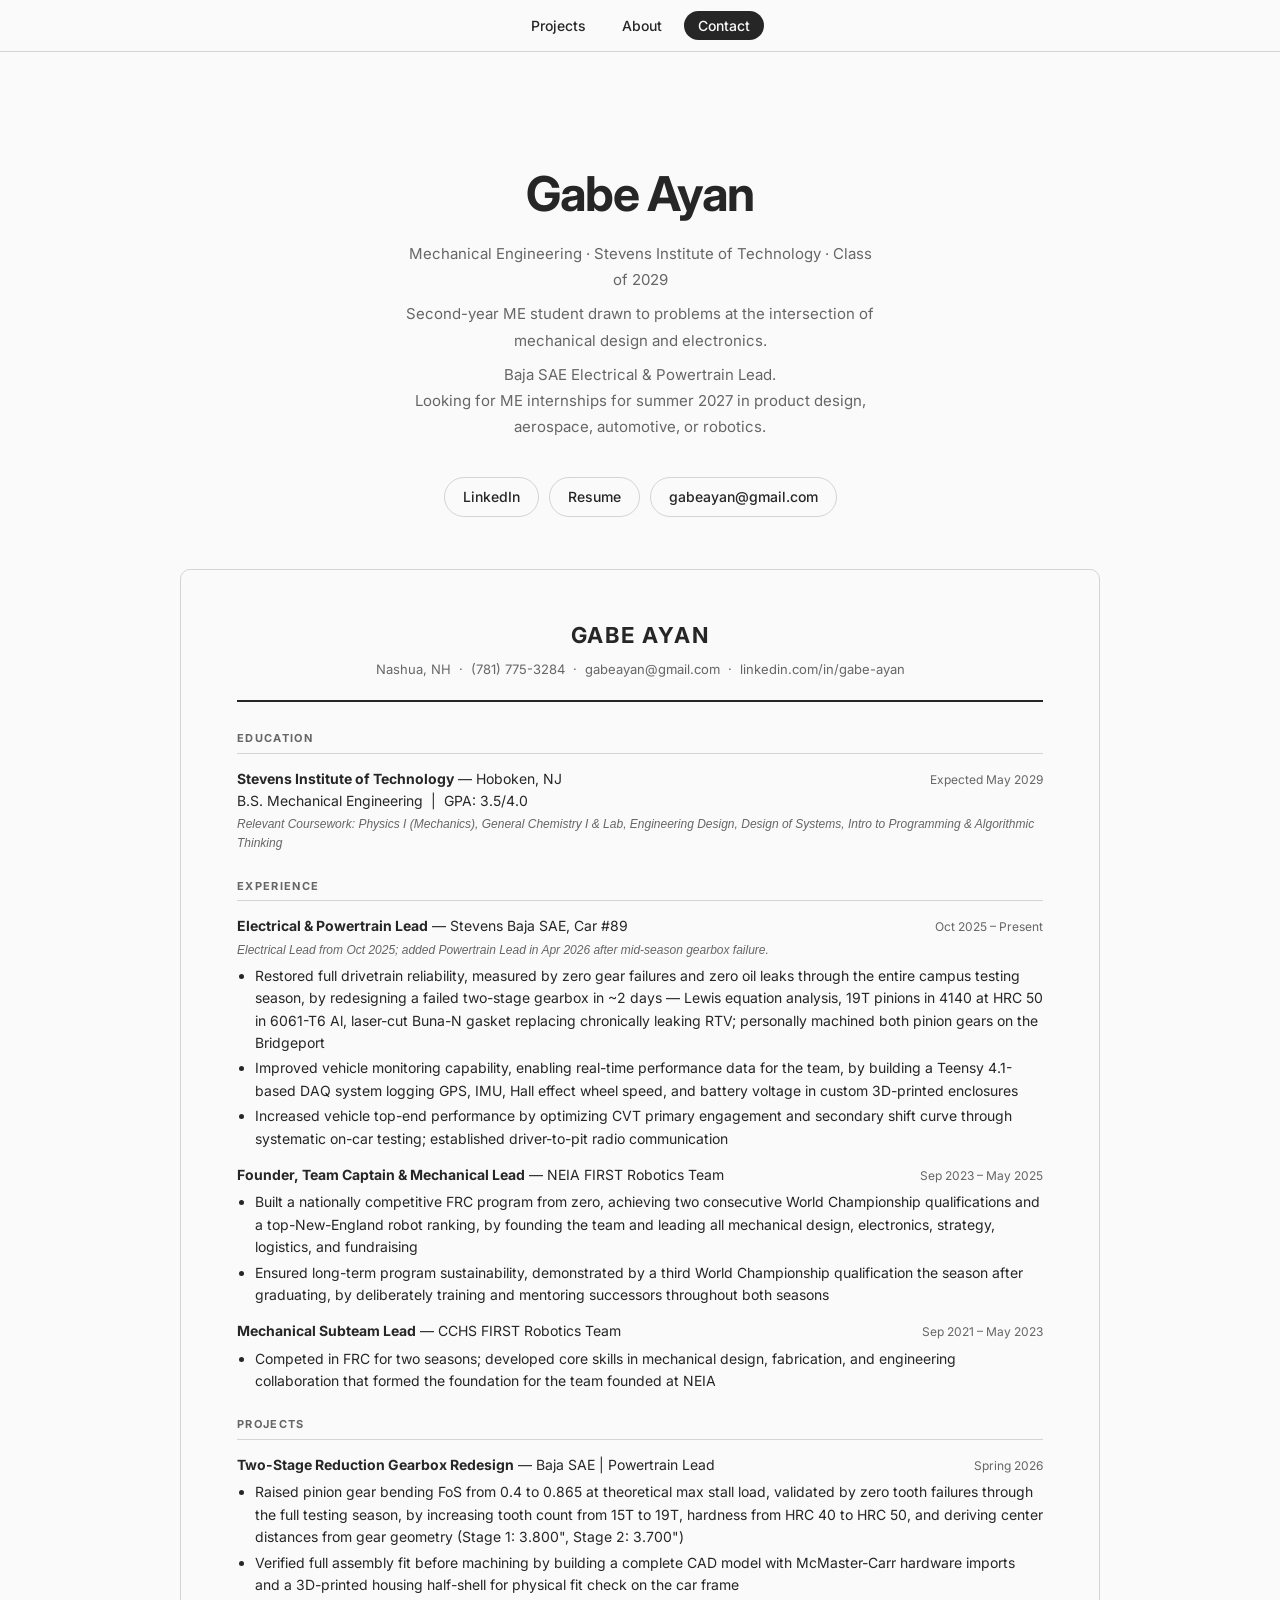
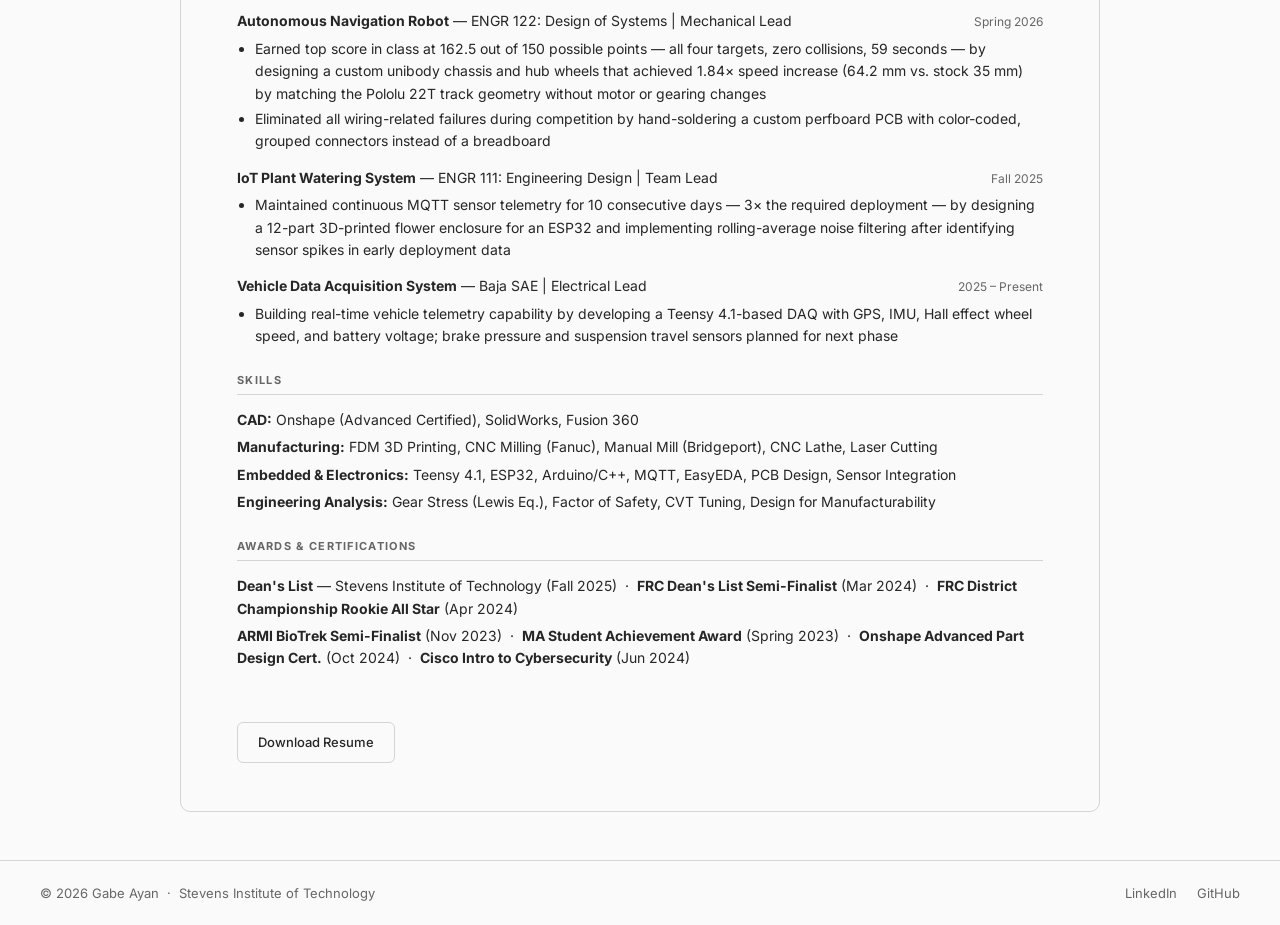
==== commit c76e8cac: "Updated about page and fixed edit mode issue" ====
--- a/about.html
+++ b/about.html
@@ -9,30 +9,21 @@
 
 <nav>
   <ul class="nav-links">
-    <li contenteditable="false" class=""><a href="index.html">Projects</a></li>
-    <li contenteditable="false" class=""><a href="about.html">About</a></li>
-    <li contenteditable="false" class=""><a href="mailto:gabeayan@gmail.com" class="nav-cta">Contact</a></li>
+    <li><a href="index.html">Projects</a></li>
+    <li><a href="about.html">About</a></li>
+    <li><a href="mailto:gabeayan@gmail.com" class="nav-cta">Contact</a></li>
   </ul>
 </nav>
 
 <div class="about-page">
 
   <div class="hero">
-    <div class="hero-photo">
-      <!-- Add: images/profile.jpg -->
-      <img src="images/profile.jpg" alt="Gabe Ayan" onerror="this.style.display='none'" style="display: none;">
-      <div class="photo-ph">
-        <svg width="32" height="32" viewBox="0 0 24 24" fill="none" stroke="currentColor" stroke-width="1.5" opacity="0.35"><circle cx="12" cy="8" r="4"></circle><path d="M4 20c0-4 3.6-7 8-7s8 3 8 7"></path></svg>
-        images/profile.jpg
-      </div>
-    </div>
-    <h1 contenteditable="false" class="">Gabe Ayan</h1>
-    <p contenteditable="false" class="">Mechanical Engineering · Stevens Institute of Technology · Class of 2029</p>
-    <p contenteditable="false" class="">Second-year ME student drawn to problems at the intersection of mechanical design and
-      electronics.</p>
-    <p contenteditable="false" class="">
-      Baja SAE Electrical &amp; Powertrain Lead. FRC team founder, 2x World Championship Qualification.
-      Actively looking for ME internships for summer 2027 in product design, aerospace, automotive, or robotics.
+    <h1>Gabe Ayan</h1>
+    <p>Mechanical Engineering · Stevens Institute of Technology · Class of 2029</p>
+    <p>Second-year ME student drawn to problems at the intersection of mechanical design and electronics.</p>
+    <p>
+      Baja SAE Electrical &amp; Powertrain Lead.<br>
+      Looking for ME internships for summer 2027 in product design, aerospace, automotive, or robotics.
     </p>
     <div class="hero-btns">
       <a href="https://www.linkedin.com/in/gabe-ayan/" target="_blank" rel="noopener" class="btn">LinkedIn</a>
@@ -41,115 +32,137 @@
     </div>
   </div>
 
-  <div class="about-body">
+  <div class="resume-embed">
+    <div class="resume-doc">
 
-    <h2 contenteditable="false" class="">Experience</h2>
-
-    <div class="exp-item">
-      <div class="exp-header">
-        <div>
-          <div class="exp-role" contenteditable="false">Electrical Lead &amp; Powertrain Lead</div>
-          <div class="exp-org" contenteditable="false">Stevens Baja SAE — Stevens Institute of Technology</div>
-        </div>
-        <div class="exp-date" contenteditable="false">Oct 2025 – Present</div>
-      </div>
-      <ul class="exp-pts">
-        <li contenteditable="false" class="">Stepped into Electrical Lead as a first-semester student with no handoff; self-directed ramp-up on all existing systems</li>
-        <li contenteditable="false" class="">Redesigned a failed two-stage reduction gearbox from scratch; Lewis equation gear stress analysis, 6061 Al housing, 4140 steel gears at HRC 50</li>
-        <li contenteditable="false" class="">Eliminated persistent oil leaks by replacing RTV sealant with a precision laser-cut Buna-N gasket</li>
-        <li contenteditable="false" class="">Building Teensy 4.1–based vehicle DAQ system: GPS, IMU, Hall effect wheel speed, battery voltage — with brake pressure and suspension travel planned</li>
-        <li contenteditable="false" class="">Established driver-to-pit radio communication; designed and 3D-printed custom enclosures for all electronics</li>
-        <li contenteditable="false" class="">Led CVT optimization testing to tune primary engagement and secondary shift curve for maximum top speed</li>
-      </ul>
-    </div>
-
-    <div class="exp-item">
-      <div class="exp-header">
-        <div>
-          <div class="exp-role" contenteditable="false">Founder, Team Captain &amp; Mechanical Lead</div>
-          <div class="exp-org" contenteditable="false">FRC Robotics Team (Founded)</div>
-        </div>
-        <div class="exp-date" contenteditable="false">Fall 2023 – Spring 2025</div>
-      </div>
-      <ul class="exp-pts">
-        <li contenteditable="false" class="">Founded an FRC team from scratch after transferring to a school with no existing program; captain and mechanical lead for two seasons</li>
-        <li contenteditable="false" class="">Led team to two World Championship qualifications. Robot ranked among the best in New England&nbsp;</li>
-        <li contenteditable="false" class="">Managed full team operations: mechanical design, electronics, strategy, logistics, and fundraising under significant resource constraints</li>
-        <li contenteditable="false" class="">Deliberately built and trained successors. Team qualified for Worlds again the season after the founding class graduated</li>
-      </ul>
-    </div>
-
-    <div class="exp-item">
-      <div class="exp-header">
-        <div>
-          <div class="exp-role" contenteditable="false">Team Member</div>
-          <div class="exp-org" contenteditable="false">FRC Robotics Team (Previous High School)</div>
-        </div>
-        <div class="exp-date" contenteditable="false">Fall 2021 – Spring 2023</div>
-      </div>
-      <ul class="exp-pts">
-        <li contenteditable="false" class="">Competed in FRC for two seasons. Developed core skills in mechanical design, electronics, and engineering collaboration</li>
-        <li contenteditable="false" class="">Foundation that informed the technical depth and leadership approach brought to the founded team</li>
-      </ul>
-    </div>
-
-    <h2 contenteditable="false" class="">Education</h2>
-
-    <div class="exp-item">
-      <div class="exp-header">
-        <div>
-          <div class="exp-role" contenteditable="false">Stevens Institute of Technology</div>
-          <div class="exp-org" contenteditable="false">B.E. Mechanical Engineering</div>
-        </div>
-        <div class="exp-date" contenteditable="false">Expected May 2029</div>
-      </div>
-      <ul class="exp-pts">
-        <li contenteditable="false" class="">Hoboken, NJ</li>
-        <li contenteditable="false" class="">Relevant coursework: Physics I, Chemistry, Multivariable Calculus, Linear Algebra, Engineering Design</li>
-        <li contenteditable="false" class="">Fall 2026: Statics, Dynamics, Thermodynamics, Electricity &amp; Magnetism, Circuits and Systems</li>
-      </ul>
-    </div>
-
-    <h2 contenteditable="false" class="">Skills</h2>
-
-    <div class="skill-grid">
-      <div>
-        <p class="skill-label" contenteditable="false">CAD</p>
-        <div class="skill-chips">
-          <span class="chip">Onshape</span>
-          <span class="chip">SolidWorks</span>
-          <span class="chip">Fusion 360</span>
+      <div class="resume-header">
+        <div class="resume-name">GABE AYAN</div>
+        <div class="resume-contact">
+          Nashua, NH &nbsp;·&nbsp; (781) 775-3284 &nbsp;·&nbsp; gabeayan@gmail.com &nbsp;·&nbsp;
+          <a href="https://linkedin.com/in/gabe-ayan" target="_blank" rel="noopener">linkedin.com/in/gabe-ayan</a>
         </div>
       </div>
-      <div>
-        <p class="skill-label" contenteditable="false">Embedded &amp; Electronics</p>
-        <div class="skill-chips">
-          <span class="chip">Teensy 4.1</span>
-          <span class="chip">Sensor Integration</span>
-          <span class="chip">MQTT</span>
-          <span class="chip">EasyEDA</span>
+
+      <div class="resume-section">
+        <div class="resume-section-title">Education</div>
+        <div class="resume-entry">
+          <div class="resume-row">
+            <div><strong>Stevens Institute of Technology</strong> — Hoboken, NJ</div>
+            <div class="resume-date">Expected May 2029</div>
+          </div>
+          <div class="resume-row">
+            <div>B.S. Mechanical Engineering &nbsp;|&nbsp; GPA: 3.5/4.0</div>
+          </div>
+          <div class="resume-note">Relevant Coursework: Physics I (Mechanics), General Chemistry I &amp; Lab, Engineering Design, Design of Systems, Intro to Programming &amp; Algorithmic Thinking</div>
         </div>
       </div>
-      <div>
-        <p class="skill-label" contenteditable="false">Manufacturing</p>
-        <div class="skill-chips">
-          <span class="chip">FDM 3D Printing</span>
-          <span class="chip">Milling</span>
-          <span class="chip">Laser Cutting</span>
+
+      <div class="resume-section">
+        <div class="resume-section-title">Experience</div>
+
+        <div class="resume-entry">
+          <div class="resume-row">
+            <div><strong>Electrical &amp; Powertrain Lead</strong> — Stevens Baja SAE, Car #89</div>
+            <div class="resume-date">Oct 2025 – Present</div>
+          </div>
+          <div class="resume-note" style="margin-bottom:.4em;">Electrical Lead from Oct 2025; added Powertrain Lead in Apr 2026 after mid-season gearbox failure.</div>
+          <ul class="resume-bullets">
+            <li>Restored full drivetrain reliability, measured by zero gear failures and zero oil leaks through the entire campus testing season, by redesigning a failed two-stage gearbox in ~2 days — Lewis equation analysis, 19T pinions in 4140 at HRC 50 in 6061-T6 Al, laser-cut Buna-N gasket replacing chronically leaking RTV; personally machined both pinion gears on the Bridgeport</li>
+            <li>Improved vehicle monitoring capability, enabling real-time performance data for the team, by building a Teensy 4.1-based DAQ system logging GPS, IMU, Hall effect wheel speed, and battery voltage in custom 3D-printed enclosures</li>
+            <li>Increased vehicle top-end performance by optimizing CVT primary engagement and secondary shift curve through systematic on-car testing; established driver-to-pit radio communication</li>
+          </ul>
+        </div>
+
+        <div class="resume-entry">
+          <div class="resume-row">
+            <div><strong>Founder, Team Captain &amp; Mechanical Lead</strong> — NEIA FIRST Robotics Team</div>
+            <div class="resume-date">Sep 2023 – May 2025</div>
+          </div>
+          <ul class="resume-bullets">
+            <li>Built a nationally competitive FRC program from zero, achieving two consecutive World Championship qualifications and a top-New-England robot ranking, by founding the team and leading all mechanical design, electronics, strategy, logistics, and fundraising</li>
+            <li>Ensured long-term program sustainability, demonstrated by a third World Championship qualification the season after graduating, by deliberately training and mentoring successors throughout both seasons</li>
+          </ul>
+        </div>
+
+        <div class="resume-entry">
+          <div class="resume-row">
+            <div><strong>Mechanical Subteam Lead</strong> — CCHS FIRST Robotics Team</div>
+            <div class="resume-date">Sep 2021 – May 2023</div>
+          </div>
+          <ul class="resume-bullets">
+            <li>Competed in FRC for two seasons; developed core skills in mechanical design, fabrication, and engineering collaboration that formed the foundation for the team founded at NEIA</li>
+          </ul>
         </div>
       </div>
-      <div>
-        <p class="skill-label" contenteditable="false">Engineering Analysis</p>
-        <div class="skill-chips">
-          <span class="chip">Gear Stress (Lewis Eq.)</span>
-          <span class="chip">Factor of Safety</span>
-          <span class="chip">CVT Tuning</span>
-          <span class="chip">DFM</span>
+
+      <div class="resume-section">
+        <div class="resume-section-title">Projects</div>
+
+        <div class="resume-entry">
+          <div class="resume-row">
+            <div><strong>Two-Stage Reduction Gearbox Redesign</strong> — Baja SAE | Powertrain Lead</div>
+            <div class="resume-date">Spring 2026</div>
+          </div>
+          <ul class="resume-bullets">
+            <li>Raised pinion gear bending FoS from 0.4 to 0.865 at theoretical max stall load, validated by zero tooth failures through the full testing season, by increasing tooth count from 15T to 19T, hardness from HRC 40 to HRC 50, and deriving center distances from gear geometry (Stage 1: 3.800", Stage 2: 3.700")</li>
+            <li>Verified full assembly fit before machining by building a complete CAD model with McMaster-Carr hardware imports and a 3D-printed housing half-shell for physical fit check on the car frame</li>
+          </ul>
+        </div>
+
+        <div class="resume-entry">
+          <div class="resume-row">
+            <div><strong>Autonomous Navigation Robot</strong> — ENGR 122: Design of Systems | Mechanical Lead</div>
+            <div class="resume-date">Spring 2026</div>
+          </div>
+          <ul class="resume-bullets">
+            <li>Earned top score in class at 162.5 out of 150 possible points — all four targets, zero collisions, 59 seconds — by designing a custom unibody chassis and hub wheels that achieved 1.84× speed increase (64.2 mm vs. stock 35 mm) by matching the Pololu 22T track geometry without motor or gearing changes</li>
+            <li>Eliminated all wiring-related failures during competition by hand-soldering a custom perfboard PCB with color-coded, grouped connectors instead of a breadboard</li>
+          </ul>
+        </div>
+
+        <div class="resume-entry">
+          <div class="resume-row">
+            <div><strong>IoT Plant Watering System</strong> — ENGR 111: Engineering Design | Team Lead</div>
+            <div class="resume-date">Fall 2025</div>
+          </div>
+          <ul class="resume-bullets">
+            <li>Maintained continuous MQTT sensor telemetry for 10 consecutive days — 3× the required deployment — by designing a 12-part 3D-printed flower enclosure for an ESP32 and implementing rolling-average noise filtering after identifying sensor spikes in early deployment data</li>
+          </ul>
+        </div>
+
+        <div class="resume-entry">
+          <div class="resume-row">
+            <div><strong>Vehicle Data Acquisition System</strong> — Baja SAE | Electrical Lead</div>
+            <div class="resume-date">2025 – Present</div>
+          </div>
+          <ul class="resume-bullets">
+            <li>Building real-time vehicle telemetry capability by developing a Teensy 4.1-based DAQ with GPS, IMU, Hall effect wheel speed, and battery voltage; brake pressure and suspension travel sensors planned for next phase</li>
+          </ul>
         </div>
       </div>
+
+      <div class="resume-section">
+        <div class="resume-section-title">Skills</div>
+        <div class="resume-skills-list">
+          <div><strong>CAD:</strong> Onshape (Advanced Certified), SolidWorks, Fusion 360</div>
+          <div><strong>Manufacturing:</strong> FDM 3D Printing, CNC Milling (Fanuc), Manual Mill (Bridgeport), CNC Lathe, Laser Cutting</div>
+          <div><strong>Embedded &amp; Electronics:</strong> Teensy 4.1, ESP32, Arduino/C++, MQTT, EasyEDA, PCB Design, Sensor Integration</div>
+          <div><strong>Engineering Analysis:</strong> Gear Stress (Lewis Eq.), Factor of Safety, CVT Tuning, Design for Manufacturability</div>
+        </div>
+      </div>
+
+      <div class="resume-section">
+        <div class="resume-section-title">Awards &amp; Certifications</div>
+        <div class="resume-skills-list">
+          <div><strong>Dean's List</strong> — Stevens Institute of Technology (Fall 2025) &nbsp;·&nbsp; <strong>FRC Dean's List Semi-Finalist</strong> (Mar 2024) &nbsp;·&nbsp; <strong>FRC District Championship Rookie All Star</strong> (Apr 2024)</div>
+          <div><strong>ARMI BioTrek Semi-Finalist</strong> (Nov 2023) &nbsp;·&nbsp; <strong>MA Student Achievement Award</strong> (Spring 2023) &nbsp;·&nbsp; <strong>Onshape Advanced Part Design Cert.</strong> (Oct 2024) &nbsp;·&nbsp; <strong>Cisco Intro to Cybersecurity</strong> (Jun 2024)</div>
+        </div>
+      </div>
+
+      <a href="Gabe_Ayan_Resume.docx" download class="resume-download-btn">Download Resume</a>
     </div>
+  </div>
 
-  </div>
 </div>
 
 <footer>
@@ -172,15 +185,6 @@
       if (ph && ph.classList.contains('photo-ph')) ph.style.display = 'none';
     }
   });
+</script>
 
-  document.getElementById('themeToggle').addEventListener('click', function() {
-    var html = document.documentElement;
-    var isDark = html.getAttribute('data-theme') === 'dark';
-    if (isDark) { html.removeAttribute('data-theme'); localStorage.setItem('theme','light'); }
-    else { html.setAttribute('data-theme','dark'); localStorage.setItem('theme','dark'); }
-  });
-</script>
-  <script src="edit-mode.js"></script>
-
-
-</body></html>+</body></html>
--- a/style.css
+++ b/style.css
@@ -297,6 +297,105 @@
 /* ── ABOUT PAGE ── */
 .about-page { padding-top: var(--nav-h); }
 
+.resume-embed {
+  max-width: var(--max-w); margin: 0 auto;
+  padding: 0 var(--pad) 48px;
+}
+.resume-doc {
+  border: 1px solid var(--border);
+  border-radius: 10px;
+  padding: 48px 56px;
+  font-size: 14px;
+  line-height: 1.6;
+  color: var(--black);
+}
+.resume-header {
+  text-align: center;
+  margin-bottom: 28px;
+  padding-bottom: 20px;
+  border-bottom: 2px solid var(--black);
+}
+.resume-name {
+  font-size: 22px;
+  font-weight: 700;
+  letter-spacing: 0.08em;
+  margin-bottom: 6px;
+}
+.resume-contact {
+  font-size: 13px;
+  color: var(--gray);
+}
+.resume-contact a { color: var(--gray); text-decoration: none; }
+.resume-contact a:hover { color: var(--black); }
+.resume-section {
+  margin-bottom: 24px;
+}
+.resume-section-title {
+  font-size: 11px;
+  font-weight: 700;
+  letter-spacing: 0.12em;
+  text-transform: uppercase;
+  color: var(--gray);
+  border-bottom: 1px solid var(--border);
+  padding-bottom: 5px;
+  margin-bottom: 14px;
+}
+.resume-entry {
+  margin-bottom: 14px;
+}
+.resume-row {
+  display: flex;
+  justify-content: space-between;
+  align-items: baseline;
+  gap: 16px;
+}
+.resume-date {
+  font-size: 12px;
+  color: var(--gray);
+  white-space: nowrap;
+  flex-shrink: 0;
+}
+.resume-location {
+  font-size: 12px;
+  color: var(--gray);
+  flex-shrink: 0;
+}
+.resume-note {
+  font-size: 12px;
+  font-style: italic;
+  color: var(--gray);
+  margin-top: 3px;
+}
+.resume-bullets {
+  margin: 5px 0 0 18px;
+  padding: 0;
+}
+.resume-bullets li {
+  margin-bottom: 3px;
+  color: var(--black);
+}
+.resume-skills-list {
+  display: flex;
+  flex-direction: column;
+  gap: 5px;
+}
+.resume-download-btn {
+  display: inline-block;
+  margin-top: 28px;
+  padding: 9px 20px;
+  border: 1px solid var(--border);
+  border-radius: 6px;
+  font-size: 13px;
+  font-weight: 500;
+  color: var(--black);
+  text-decoration: none;
+  transition: border-color .15s, background .15s;
+}
+.resume-download-btn:hover {
+  border-color: var(--black);
+  background: var(--light);
+}
+
 .about-body {
   max-width: var(--max-w); margin: 0 auto;
   padding: 0 var(--pad) 80px;
